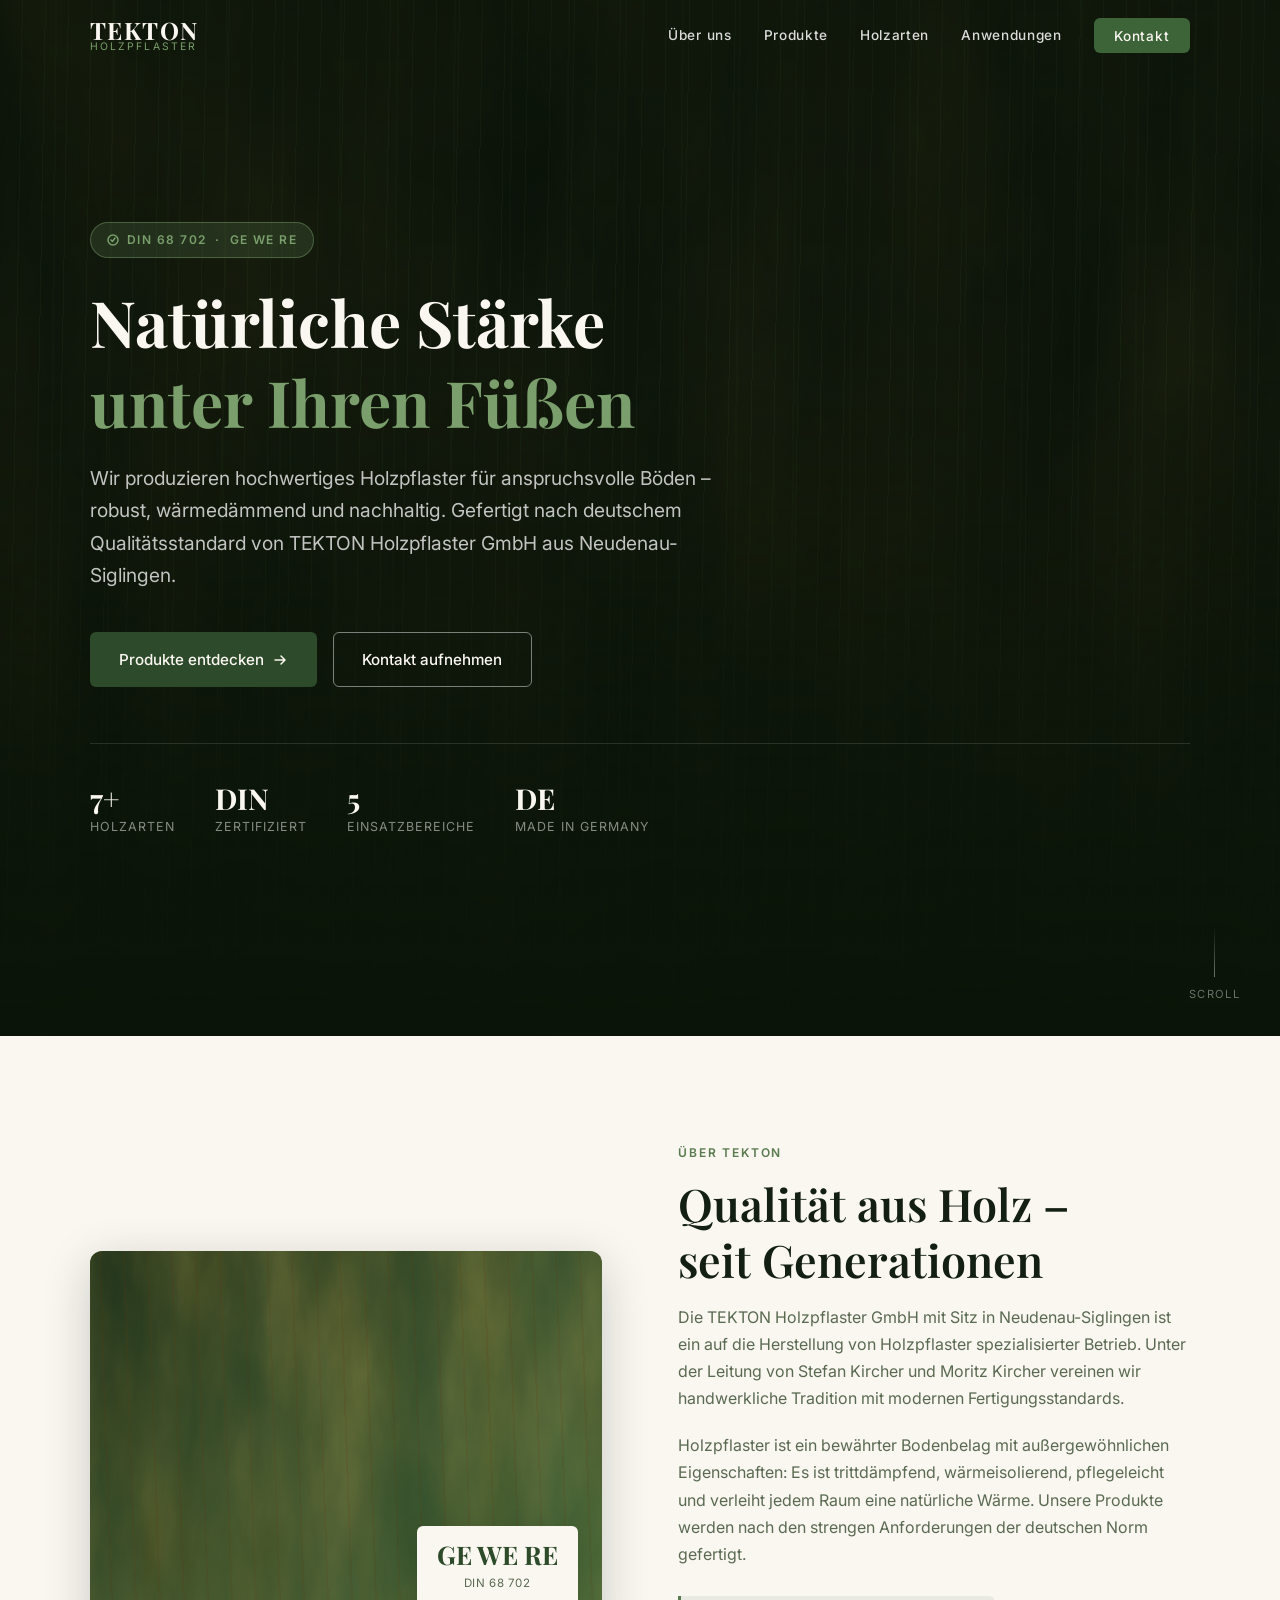
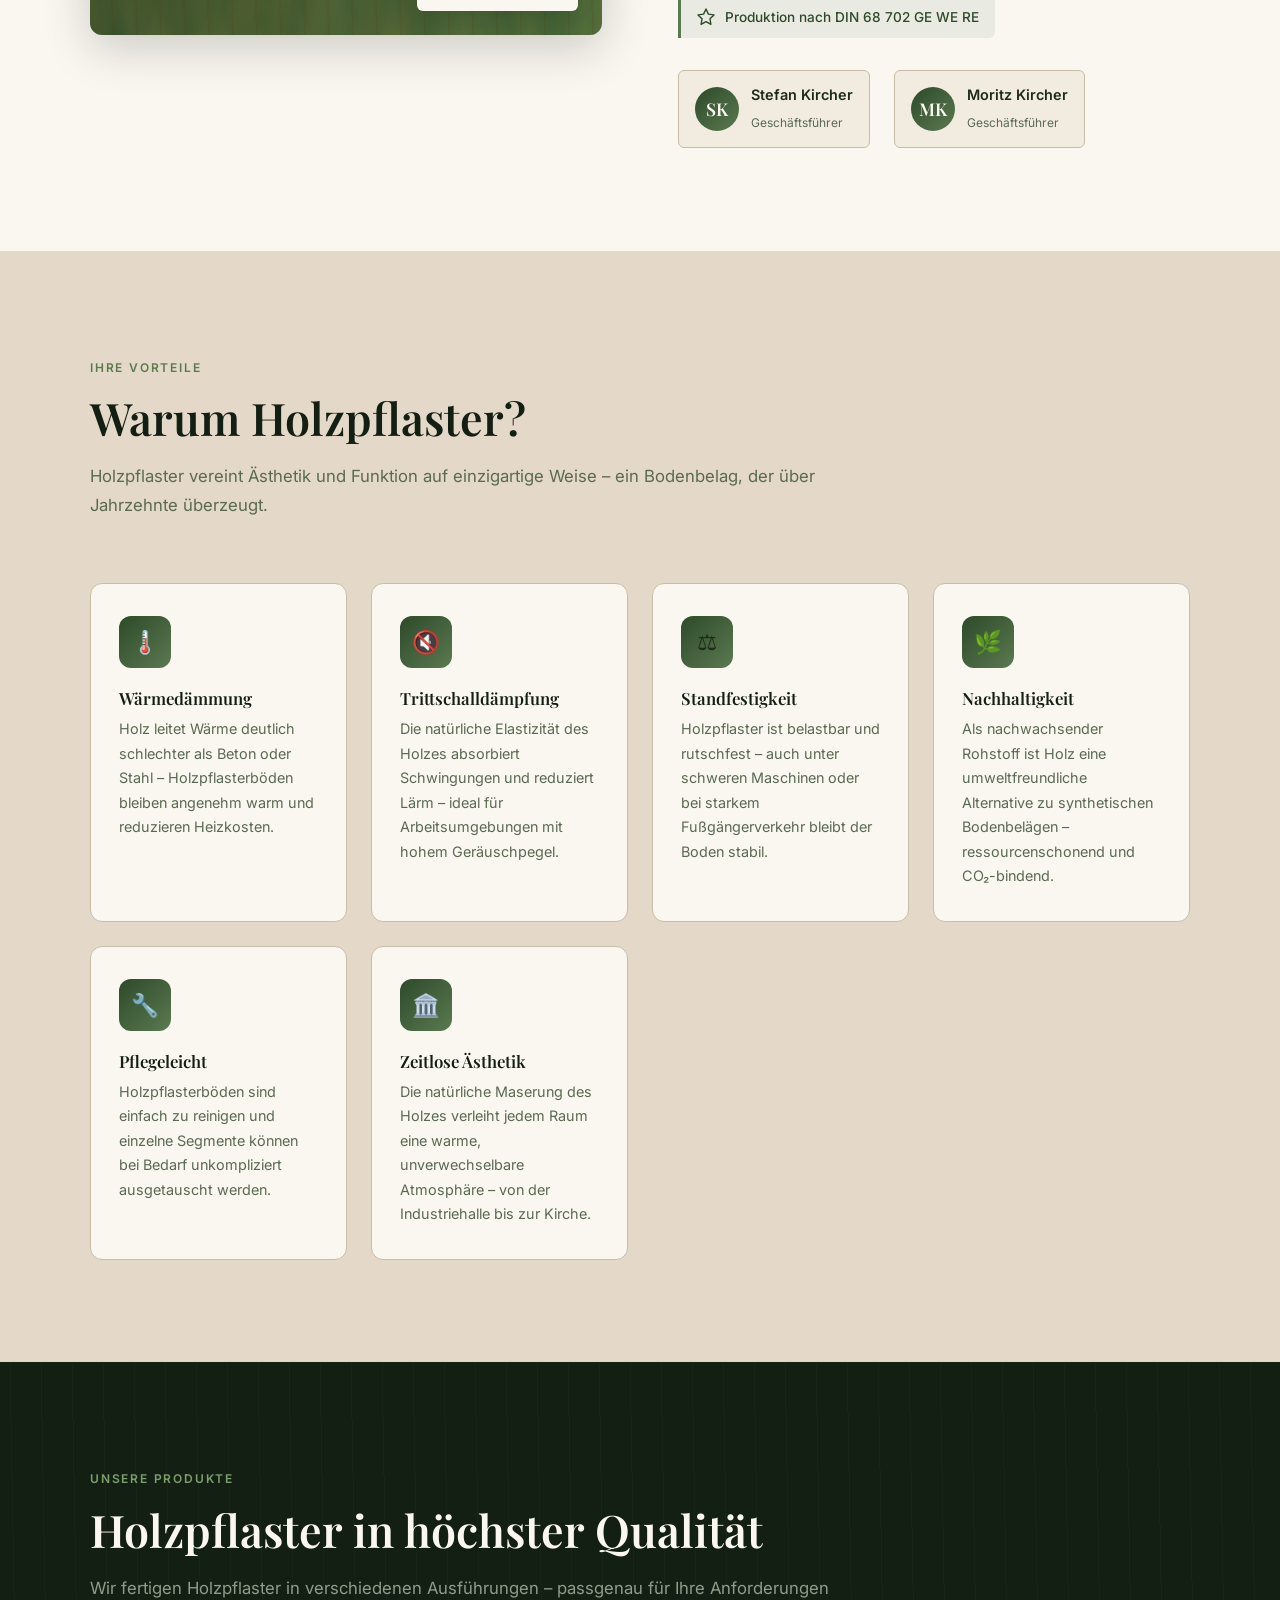
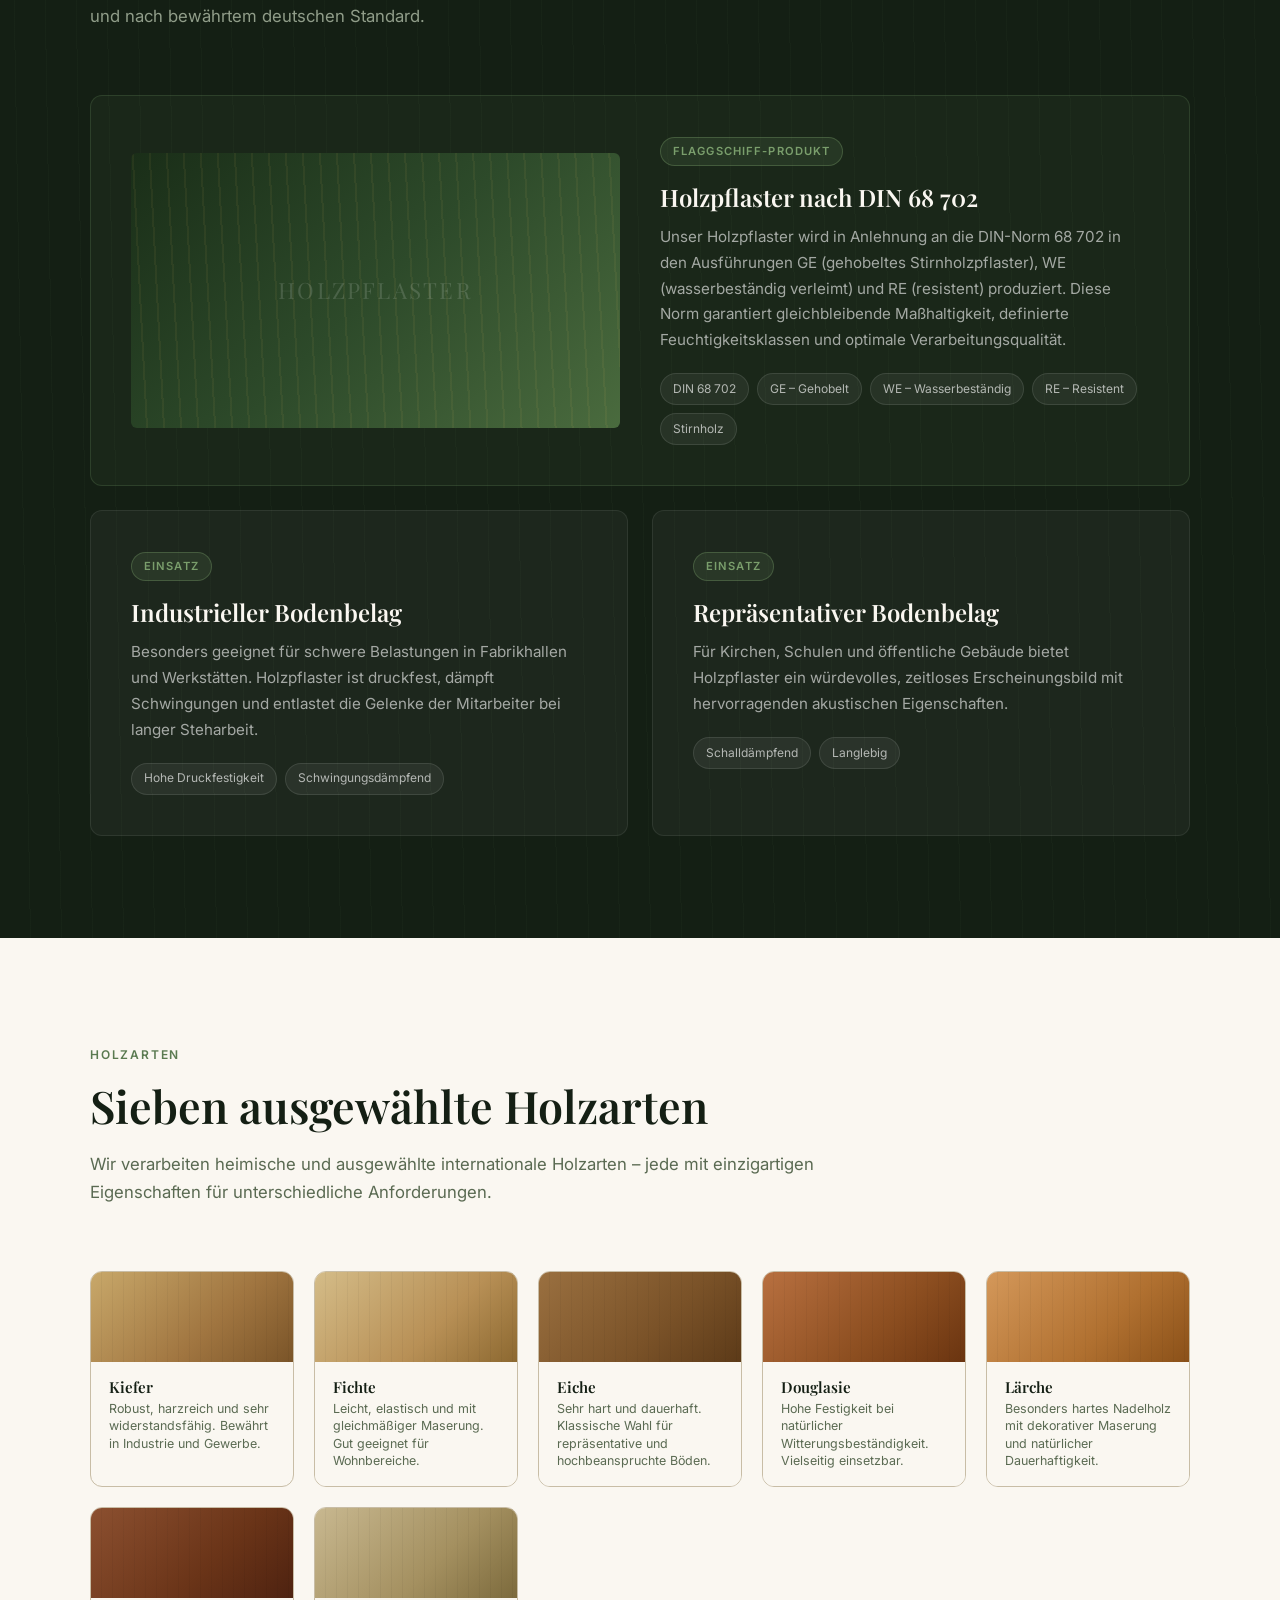
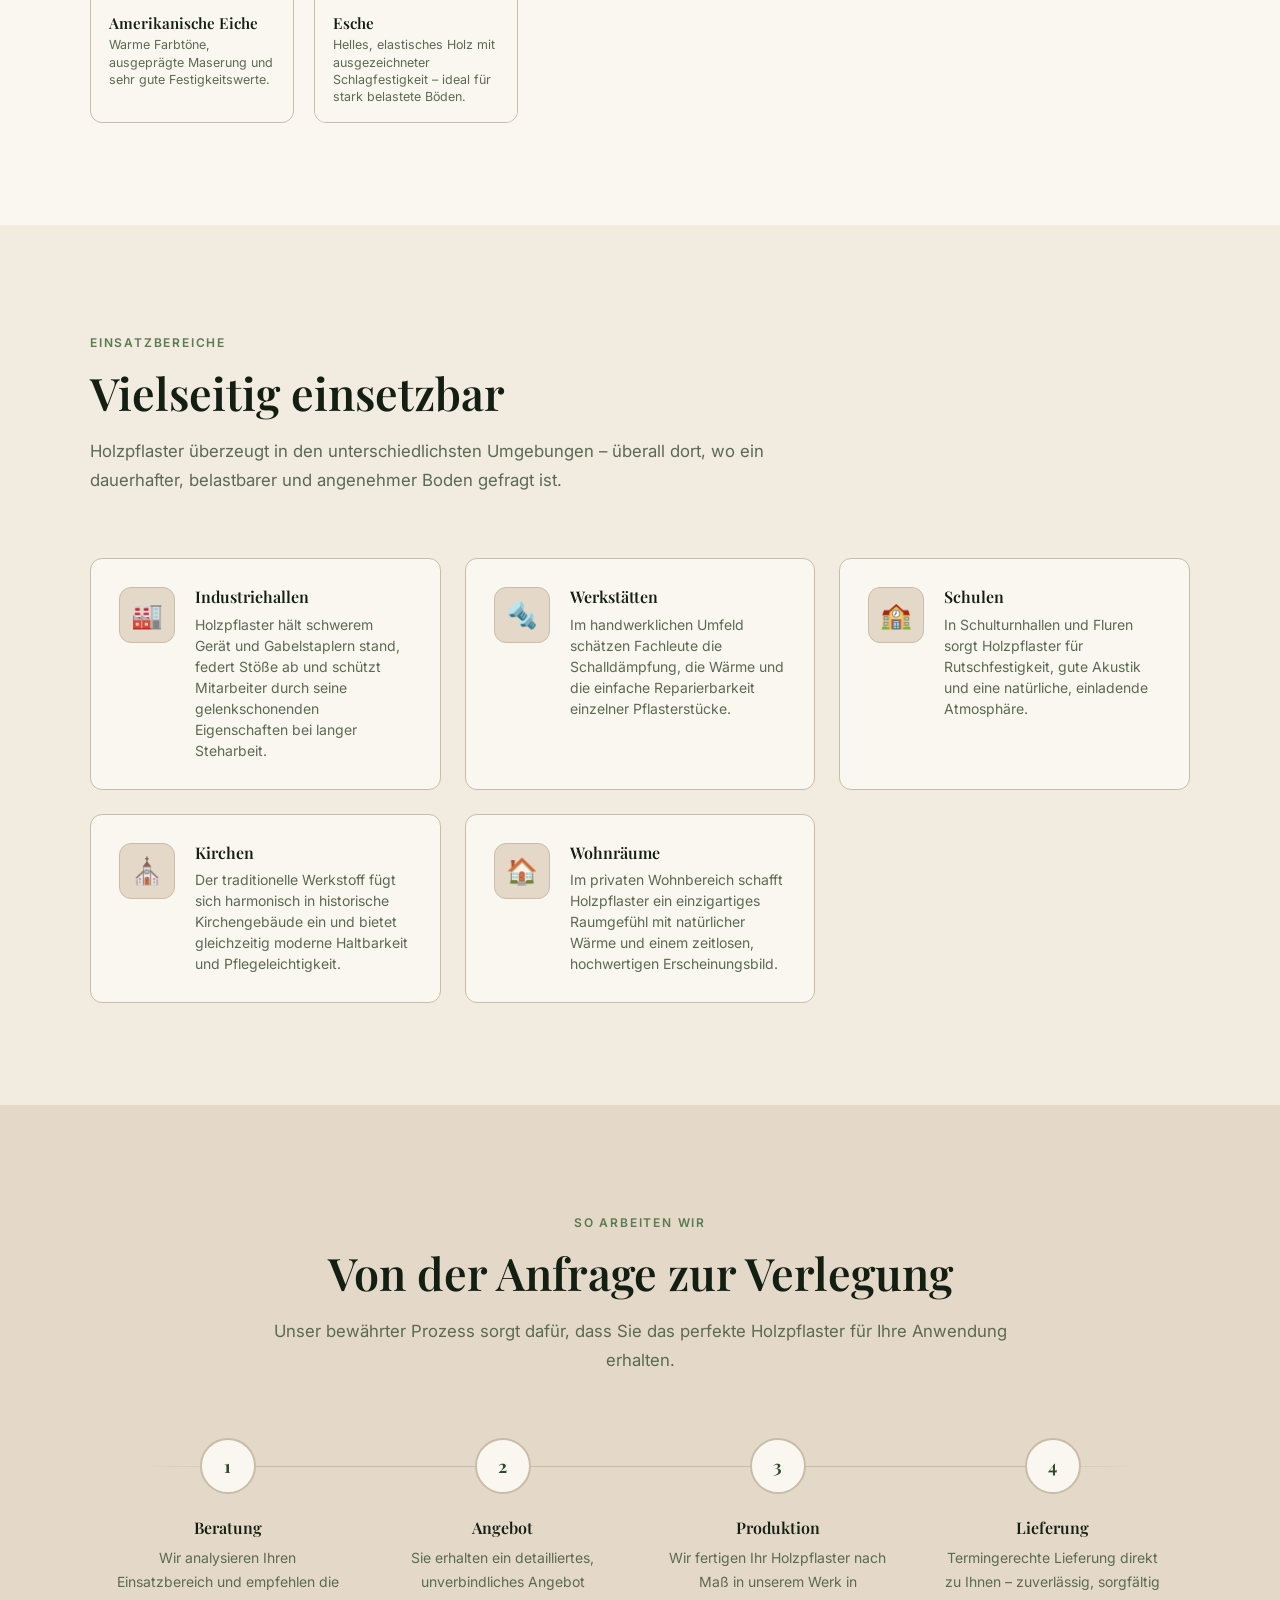
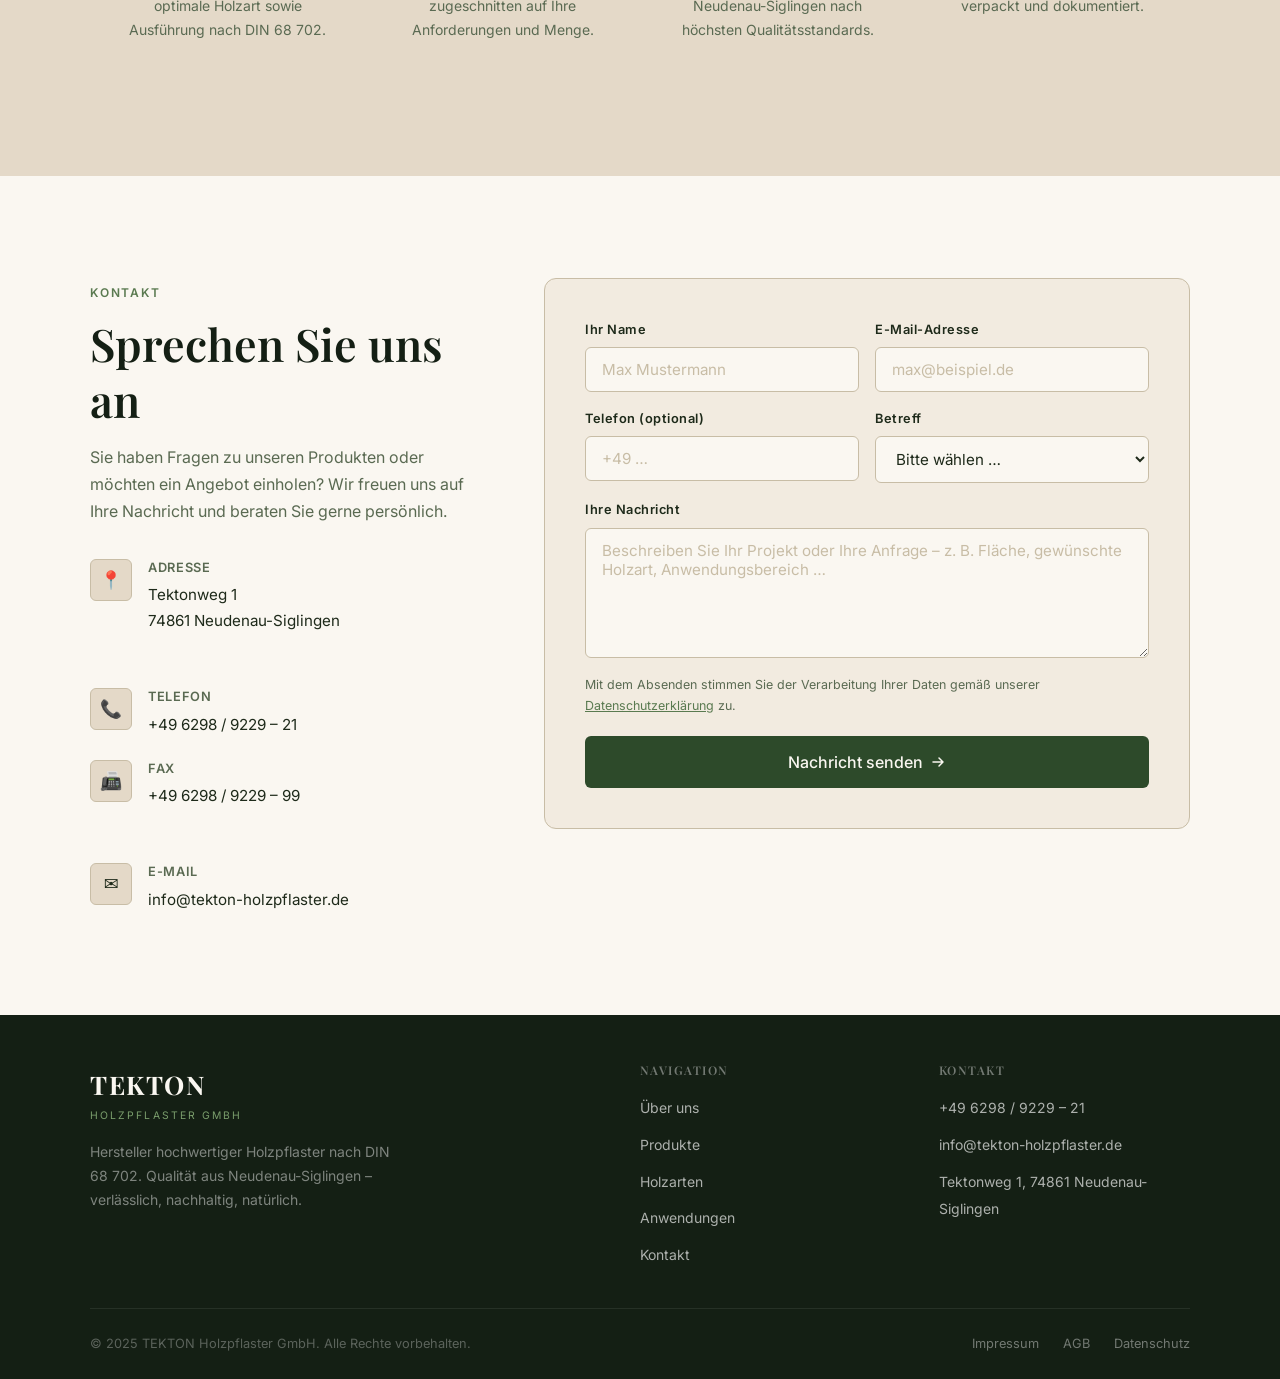
==== index.html @ 381239fa "Initial commit: Tekton homepage Co-Authored-By: Claude Sonnet 4.6 <noreply@anthropic.com>" ====
<!DOCTYPE html>
<html lang="de">
<head>
  <meta charset="UTF-8">
  <meta name="viewport" content="width=device-width, initial-scale=1.0">
  <title>TEKTON Holzpflaster GmbH – Natürliche Qualität aus Holz</title>
  <meta name="description" content="TEKTON Holzpflaster GmbH – Hersteller hochwertiger Holzpflaster nach DIN 68 702. Für Industriehallen, Werkstätten, Schulen, Kirchen und Wohnräume. Standort: Neudenau-Siglingen.">
  <link rel="preconnect" href="https://fonts.googleapis.com">
  <link rel="preconnect" href="https://fonts.gstatic.com" crossorigin>
  <link href="https://fonts.googleapis.com/css2?family=Playfair+Display:wght@400;600;700&family=Inter:wght@300;400;500;600&display=swap" rel="stylesheet">
  <link rel="stylesheet" href="assets/css/style.css">
</head>
<body>

  <!-- ================================================
       NAVIGATION
       ================================================ -->
  <nav class="site-nav" role="navigation" aria-label="Hauptnavigation">
    <div class="container">
      <div class="nav-inner">
        <a href="#" class="nav-logo" aria-label="TEKTON Holzpflaster – Startseite">
          <span class="logo-name">TEKTON</span>
          <span class="logo-sub">Holzpflaster</span>
        </a>

        <ul class="nav-links" role="list">
          <li><a href="#ueber-uns">Über uns</a></li>
          <li><a href="#produkte">Produkte</a></li>
          <li><a href="#holzarten">Holzarten</a></li>
          <li><a href="#anwendungen">Anwendungen</a></li>
          <li><a href="#kontakt" class="nav-cta">Kontakt</a></li>
        </ul>

        <button class="nav-burger" aria-label="Menü öffnen" aria-expanded="false">
          <span></span><span></span><span></span>
        </button>
      </div>

      <nav class="nav-mobile" aria-label="Mobile Navigation">
        <a href="#ueber-uns">Über uns</a>
        <a href="#produkte">Produkte</a>
        <a href="#holzarten">Holzarten</a>
        <a href="#anwendungen">Anwendungen</a>
        <a href="#kontakt">Kontakt aufnehmen</a>
      </nav>
    </div>
  </nav>

  <!-- ================================================
       HERO
       ================================================ -->
  <section class="hero" aria-labelledby="hero-headline">
    <div class="hero-bg">
      <video class="hero-video" autoplay muted playsinline loop aria-hidden="true">
        <source src="assets/vid/hero-bg.mp4" type="video/mp4">
      </video>
      <div class="hero-lines"></div>
    </div>

    <div class="container">
      <div class="hero-content">
        <div class="hero-badge">
          <svg width="12" height="12" viewBox="0 0 12 12" fill="none" aria-hidden="true">
            <circle cx="6" cy="6" r="5" stroke="currentColor" stroke-width="1.5"/>
            <path d="M4 6l1.5 1.5L8 4" stroke="currentColor" stroke-width="1.5" stroke-linecap="round" stroke-linejoin="round"/>
          </svg>
          DIN 68 702 &nbsp;·&nbsp; GE WE RE
        </div>

        <h1 id="hero-headline">
          Natürliche Stärke<br>
          <em>unter Ihren Füßen</em>
        </h1>

        <p class="hero-lead">
          Wir produzieren hochwertiges Holzpflaster für anspruchsvolle Böden – robust, wärmedämmend und nachhaltig. Gefertigt nach deutschem Qualitätsstandard von TEKTON Holzpflaster GmbH aus Neudenau-Siglingen.
        </p>

        <div class="hero-actions">
          <a href="#produkte" class="btn btn-primary">
            Produkte entdecken
            <svg width="16" height="16" viewBox="0 0 16 16" fill="none" aria-hidden="true">
              <path d="M3 8h10M9 4l4 4-4 4" stroke="currentColor" stroke-width="1.5" stroke-linecap="round" stroke-linejoin="round"/>
            </svg>
          </a>
          <a href="#kontakt" class="btn btn-outline">Kontakt aufnehmen</a>
        </div>

        <div class="hero-stats">
          <div>
            <div class="hero-stat-value">7+</div>
            <div class="hero-stat-label">Holzarten</div>
          </div>
          <div>
            <div class="hero-stat-value">DIN</div>
            <div class="hero-stat-label">Zertifiziert</div>
          </div>
          <div>
            <div class="hero-stat-value">5</div>
            <div class="hero-stat-label">Einsatzbereiche</div>
          </div>
          <div>
            <div class="hero-stat-value">DE</div>
            <div class="hero-stat-label">Made in Germany</div>
          </div>
        </div>
      </div>
    </div>

    <div class="hero-scroll" aria-hidden="true">
      <div class="scroll-line"></div>
      <span>Scroll</span>
    </div>
  </section>

  <!-- ================================================
       ÜBER UNS
       ================================================ -->
  <section class="about" id="ueber-uns" aria-labelledby="about-heading">
    <div class="container">
      <div class="about-grid">
        <div class="about-image fade-up">
          <div class="about-image-inner"></div>
          <div class="about-image-overlay"></div>
          <div class="about-badge">
            <strong>GE WE RE</strong>
            <span>DIN 68 702</span>
          </div>
        </div>

        <div class="about-content">
          <span class="section-label">Über TEKTON</span>
          <h2 id="about-heading" class="fade-up">Qualität aus Holz –<br>seit Generationen</h2>

          <p class="fade-up">
            Die TEKTON Holzpflaster GmbH mit Sitz in Neudenau-Siglingen ist ein auf die Herstellung von Holzpflaster spezialisierter Betrieb. Unter der Leitung von Stefan Kircher und Moritz Kircher vereinen wir handwerkliche Tradition mit modernen Fertigungsstandards.
          </p>

          <p class="fade-up">
            Holzpflaster ist ein bewährter Bodenbelag mit außergewöhnlichen Eigenschaften: Es ist trittdämpfend, wärmeisolierend, pflegeleicht und verleiht jedem Raum eine natürliche Wärme. Unsere Produkte werden nach den strengen Anforderungen der deutschen Norm gefertigt.
          </p>

          <div class="about-din fade-up">
            <svg width="18" height="18" viewBox="0 0 18 18" fill="none" aria-hidden="true">
              <path d="M9 1l2.4 5.1 5.6.8-4 3.9.9 5.6L9 13.7l-4.9 2.7.9-5.6L1 6.9l5.6-.8z" stroke="currentColor" stroke-width="1.4" stroke-linejoin="round"/>
            </svg>
            Produktion nach DIN 68 702 GE WE RE
          </div>

          <div class="about-directors fade-up">
            <div class="director-card">
              <div class="director-avatar">SK</div>
              <div class="director-info">
                <strong>Stefan Kircher</strong>
                <span>Geschäftsführer</span>
              </div>
            </div>
            <div class="director-card">
              <div class="director-avatar">MK</div>
              <div class="director-info">
                <strong>Moritz Kircher</strong>
                <span>Geschäftsführer</span>
              </div>
            </div>
          </div>
        </div>
      </div>
    </div>
  </section>

  <!-- ================================================
       VORTEILE
       ================================================ -->
  <section class="benefits" id="vorteile" aria-labelledby="benefits-heading">
    <div class="container">
      <div class="section-header">
        <span class="section-label">Ihre Vorteile</span>
        <h2 id="benefits-heading" class="fade-up">Warum Holzpflaster?</h2>
        <p class="fade-up">Holzpflaster vereint Ästhetik und Funktion auf einzigartige Weise – ein Bodenbelag, der über Jahrzehnte überzeugt.</p>
      </div>

      <div class="benefits-grid stagger">
        <div class="benefit-card fade-up">
          <div class="benefit-icon" aria-hidden="true">🌡️</div>
          <h3>Wärmedämmung</h3>
          <p>Holz leitet Wärme deutlich schlechter als Beton oder Stahl – Holzpflasterböden bleiben angenehm warm und reduzieren Heizkosten.</p>
        </div>

        <div class="benefit-card fade-up">
          <div class="benefit-icon" aria-hidden="true">🔇</div>
          <h3>Trittschalldämpfung</h3>
          <p>Die natürliche Elastizität des Holzes absorbiert Schwingungen und reduziert Lärm – ideal für Arbeitsumgebungen mit hohem Geräuschpegel.</p>
        </div>

        <div class="benefit-card fade-up">
          <div class="benefit-icon" aria-hidden="true">⚖️</div>
          <h3>Standfestigkeit</h3>
          <p>Holzpflaster ist belastbar und rutschfest – auch unter schweren Maschinen oder bei starkem Fußgängerverkehr bleibt der Boden stabil.</p>
        </div>

        <div class="benefit-card fade-up">
          <div class="benefit-icon" aria-hidden="true">🌿</div>
          <h3>Nachhaltigkeit</h3>
          <p>Als nachwachsender Rohstoff ist Holz eine umweltfreundliche Alternative zu synthetischen Bodenbelägen – ressourcenschonend und CO₂-bindend.</p>
        </div>

        <div class="benefit-card fade-up">
          <div class="benefit-icon" aria-hidden="true">🔧</div>
          <h3>Pflegeleicht</h3>
          <p>Holzpflasterböden sind einfach zu reinigen und einzelne Segmente können bei Bedarf unkompliziert ausgetauscht werden.</p>
        </div>

        <div class="benefit-card fade-up">
          <div class="benefit-icon" aria-hidden="true">🏛️</div>
          <h3>Zeitlose Ästhetik</h3>
          <p>Die natürliche Maserung des Holzes verleiht jedem Raum eine warme, unverwechselbare Atmosphäre – von der Industriehalle bis zur Kirche.</p>
        </div>
      </div>
    </div>
  </section>

  <!-- ================================================
       PRODUKTE
       ================================================ -->
  <section class="products" id="produkte" aria-labelledby="products-heading">
    <div class="container">
      <div class="section-header">
        <span class="section-label">Unsere Produkte</span>
        <h2 id="products-heading" class="fade-up">Holzpflaster in höchster Qualität</h2>
        <p class="fade-up">Wir fertigen Holzpflaster in verschiedenen Ausführungen – passgenau für Ihre Anforderungen und nach bewährtem deutschen Standard.</p>
      </div>

      <div class="products-grid">
        <div class="product-card featured fade-up">
          <div class="product-visual"></div>
          <div>
            <div class="product-tag">Flaggschiff-Produkt</div>
            <h3>Holzpflaster nach DIN 68 702</h3>
            <p>
              Unser Holzpflaster wird in Anlehnung an die DIN-Norm 68 702 in den Ausführungen GE (gehobeltes Stirnholzpflaster), WE (wasserbeständig verleimt) und RE (resistent) produziert. Diese Norm garantiert gleichbleibende Maß­haltigkeit, definierte Feuchtigkeitsklassen und optimale Verarbeitungsqualität.
            </p>
            <div class="product-specs">
              <span class="spec-tag">DIN 68 702</span>
              <span class="spec-tag">GE – Gehobelt</span>
              <span class="spec-tag">WE – Wasserbeständig</span>
              <span class="spec-tag">RE – Resistent</span>
              <span class="spec-tag">Stirnholz</span>
            </div>
          </div>
        </div>

        <div class="product-card fade-up">
          <div class="product-tag">Einsatz</div>
          <h3>Industrieller Bodenbelag</h3>
          <p>Besonders geeignet für schwere Belastungen in Fabrikhallen und Werkstätten. Holzpflaster ist druckfest, dämpft Schwingungen und entlastet die Gelenke der Mitarbeiter bei langer Steharbeit.</p>
          <div class="product-specs">
            <span class="spec-tag">Hohe Druckfestigkeit</span>
            <span class="spec-tag">Schwingungsdämpfend</span>
          </div>
        </div>

        <div class="product-card fade-up">
          <div class="product-tag">Einsatz</div>
          <h3>Repräsentativer Bodenbelag</h3>
          <p>Für Kirchen, Schulen und öffentliche Gebäude bietet Holzpflaster ein würdevolles, zeitloses Erscheinungsbild mit hervorragenden akustischen Eigenschaften.</p>
          <div class="product-specs">
            <span class="spec-tag">Schalldämpfend</span>
            <span class="spec-tag">Langlebig</span>
          </div>
        </div>
      </div>
    </div>
  </section>

  <!-- ================================================
       HOLZARTEN
       ================================================ -->
  <section class="wood-types" id="holzarten" aria-labelledby="wood-heading">
    <div class="container">
      <div class="section-header">
        <span class="section-label">Holzarten</span>
        <h2 id="wood-heading" class="fade-up">Sieben ausgewählte Holzarten</h2>
        <p class="fade-up">Wir verarbeiten heimische und ausgewählte internationale Holzarten – jede mit einzigartigen Eigenschaften für unterschiedliche Anforderungen.</p>
      </div>

      <div class="wood-grid stagger">
        <div class="wood-card fade-up">
          <div class="wood-swatch wood-kiefer"></div>
          <div class="wood-info">
            <h4>Kiefer</h4>
            <p>Robust, harzreich und sehr widerstandsfähig. Bewährt in Industrie und Gewerbe.</p>
          </div>
        </div>

        <div class="wood-card fade-up">
          <div class="wood-swatch wood-fichte"></div>
          <div class="wood-info">
            <h4>Fichte</h4>
            <p>Leicht, elastisch und mit gleichmäßiger Maserung. Gut geeignet für Wohnbereiche.</p>
          </div>
        </div>

        <div class="wood-card fade-up">
          <div class="wood-swatch wood-eiche"></div>
          <div class="wood-info">
            <h4>Eiche</h4>
            <p>Sehr hart und dauerhaft. Klassische Wahl für repräsentative und hochbeanspruchte Böden.</p>
          </div>
        </div>

        <div class="wood-card fade-up">
          <div class="wood-swatch wood-douglasie"></div>
          <div class="wood-info">
            <h4>Douglasie</h4>
            <p>Hohe Festigkeit bei natürlicher Witterungsbeständigkeit. Vielseitig einsetzbar.</p>
          </div>
        </div>

        <div class="wood-card fade-up">
          <div class="wood-swatch wood-laerche"></div>
          <div class="wood-info">
            <h4>Lärche</h4>
            <p>Besonders hartes Nadelholz mit dekorativer Maserung und natürlicher Dauerhaftigkeit.</p>
          </div>
        </div>

        <div class="wood-card fade-up">
          <div class="wood-swatch wood-roteiche"></div>
          <div class="wood-info">
            <h4>Amerikanische Eiche</h4>
            <p>Warme Farbtöne, ausgeprägte Maserung und sehr gute Festigkeitswerte.</p>
          </div>
        </div>

        <div class="wood-card fade-up">
          <div class="wood-swatch wood-esche"></div>
          <div class="wood-info">
            <h4>Esche</h4>
            <p>Helles, elastisches Holz mit ausgezeichneter Schlagfestigkeit – ideal für stark belastete Böden.</p>
          </div>
        </div>
      </div>
    </div>
  </section>

  <!-- ================================================
       ANWENDUNGEN
       ================================================ -->
  <section class="applications" id="anwendungen" aria-labelledby="app-heading">
    <div class="container">
      <div class="section-header">
        <span class="section-label">Einsatzbereiche</span>
        <h2 id="app-heading" class="fade-up">Vielseitig einsetzbar</h2>
        <p class="fade-up">Holzpflaster überzeugt in den unterschiedlichsten Umgebungen – überall dort, wo ein dauerhafter, belastbarer und angenehmer Boden gefragt ist.</p>
      </div>

      <div class="app-grid stagger">
        <div class="app-card fade-up">
          <div class="app-icon" aria-hidden="true">🏭</div>
          <div>
            <h3>Industriehallen</h3>
            <p>Holzpflaster hält schwerem Gerät und Gabelstaplern stand, federt Stöße ab und schützt Mitarbeiter durch seine gelenkschonenden Eigenschaften bei langer Steharbeit.</p>
          </div>
        </div>

        <div class="app-card fade-up">
          <div class="app-icon" aria-hidden="true">🔩</div>
          <div>
            <h3>Werkstätten</h3>
            <p>Im handwerklichen Umfeld schätzen Fachleute die Schalldämpfung, die Wärme und die einfache Reparierbarkeit einzelner Pflasterstücke.</p>
          </div>
        </div>

        <div class="app-card fade-up">
          <div class="app-icon" aria-hidden="true">🏫</div>
          <div>
            <h3>Schulen</h3>
            <p>In Schulturnhallen und Fluren sorgt Holzpflaster für Rutschfestigkeit, gute Akustik und eine natürliche, einladende Atmosphäre.</p>
          </div>
        </div>

        <div class="app-card fade-up">
          <div class="app-icon" aria-hidden="true">⛪</div>
          <div>
            <h3>Kirchen</h3>
            <p>Der traditionelle Werkstoff fügt sich harmonisch in historische Kirchengebäude ein und bietet gleichzeitig moderne Haltbarkeit und Pflegeleichtigkeit.</p>
          </div>
        </div>

        <div class="app-card fade-up">
          <div class="app-icon" aria-hidden="true">🏠</div>
          <div>
            <h3>Wohnräume</h3>
            <p>Im privaten Wohnbereich schafft Holzpflaster ein einzigartiges Raumgefühl mit natürlicher Wärme und einem zeitlosen, hochwertigen Erscheinungsbild.</p>
          </div>
        </div>
      </div>
    </div>
  </section>

  <!-- ================================================
       PROZESS
       ================================================ -->
  <section class="process" aria-labelledby="process-heading">
    <div class="container">
      <div class="section-header" style="text-align:center">
        <span class="section-label">So arbeiten wir</span>
        <h2 id="process-heading" class="fade-up">Von der Anfrage zur Verlegung</h2>
        <p class="fade-up" style="margin-inline:auto">Unser bewährter Prozess sorgt dafür, dass Sie das perfekte Holzpflaster für Ihre Anwendung erhalten.</p>
      </div>

      <div class="process-steps stagger">
        <div class="process-step fade-up">
          <div class="step-number">1</div>
          <h3>Beratung</h3>
          <p>Wir analysieren Ihren Einsatzbereich und empfehlen die optimale Holzart sowie Ausführung nach DIN 68 702.</p>
        </div>
        <div class="process-step fade-up">
          <div class="step-number">2</div>
          <h3>Angebot</h3>
          <p>Sie erhalten ein detailliertes, unverbindliches Angebot zugeschnitten auf Ihre Anforderungen und Menge.</p>
        </div>
        <div class="process-step fade-up">
          <div class="step-number">3</div>
          <h3>Produktion</h3>
          <p>Wir fertigen Ihr Holzpflaster nach Maß in unserem Werk in Neudenau-Siglingen nach höchsten Qualitätsstandards.</p>
        </div>
        <div class="process-step fade-up">
          <div class="step-number">4</div>
          <h3>Lieferung</h3>
          <p>Termingerechte Lieferung direkt zu Ihnen – zuverlässig, sorgfältig verpackt und dokumentiert.</p>
        </div>
      </div>
    </div>
  </section>

  <!-- ================================================
       KONTAKT
       ================================================ -->
  <section class="contact" id="kontakt" aria-labelledby="contact-heading">
    <div class="container">
      <div class="contact-grid">
        <div class="contact-info">
          <span class="section-label">Kontakt</span>
          <h2 id="contact-heading" class="fade-up">Sprechen Sie uns an</h2>
          <p class="fade-up">
            Sie haben Fragen zu unseren Produkten oder möchten ein Angebot einholen? Wir freuen uns auf Ihre Nachricht und beraten Sie gerne persönlich.
          </p>

          <div class="contact-details fade-up">
            <div class="contact-detail">
              <div class="contact-detail-icon" aria-hidden="true">📍</div>
              <div>
                <strong>Adresse</strong>
                <p>Tektonweg 1<br>74861 Neudenau-Siglingen</p>
              </div>
            </div>

            <div class="contact-detail">
              <div class="contact-detail-icon" aria-hidden="true">📞</div>
              <div>
                <strong>Telefon</strong>
                <a href="tel:+496298922921">+49 6298 / 9229 – 21</a>
              </div>
            </div>

            <div class="contact-detail">
              <div class="contact-detail-icon" aria-hidden="true">📠</div>
              <div>
                <strong>Fax</strong>
                <p>+49 6298 / 9229 – 99</p>
              </div>
            </div>

            <div class="contact-detail">
              <div class="contact-detail-icon" aria-hidden="true">✉️</div>
              <div>
                <strong>E-Mail</strong>
                <a href="mailto:info@tekton-holzpflaster.de">info@tekton-holzpflaster.de</a>
              </div>
            </div>
          </div>
        </div>

        <div class="contact-form fade-up">
          <form novalidate>
            <div class="form-grid">
              <div class="form-group">
                <label for="name">Ihr Name</label>
                <input type="text" id="name" name="name" placeholder="Max Mustermann" required autocomplete="name">
              </div>
              <div class="form-group">
                <label for="email">E-Mail-Adresse</label>
                <input type="email" id="email" name="email" placeholder="max@beispiel.de" required autocomplete="email">
              </div>
              <div class="form-group">
                <label for="phone">Telefon (optional)</label>
                <input type="tel" id="phone" name="phone" placeholder="+49 …" autocomplete="tel">
              </div>
              <div class="form-group">
                <label for="subject">Betreff</label>
                <select id="subject" name="subject">
                  <option value="">Bitte wählen …</option>
                  <option value="angebot">Angebotsanfrage</option>
                  <option value="beratung">Produktberatung</option>
                  <option value="lieferung">Lieferung & Logistik</option>
                  <option value="sonstiges">Sonstiges</option>
                </select>
              </div>
              <div class="form-group full">
                <label for="message">Ihre Nachricht</label>
                <textarea id="message" name="message" placeholder="Beschreiben Sie Ihr Projekt oder Ihre Anfrage – z. B. Fläche, gewünschte Holzart, Anwendungsbereich …" required></textarea>
              </div>
            </div>

            <p class="form-privacy">
              Mit dem Absenden stimmen Sie der Verarbeitung Ihrer Daten gemäß unserer <a href="datenschutz.html">Datenschutzerklärung</a> zu.
            </p>

            <button type="submit" class="btn btn-dark form-submit">
              Nachricht senden
              <svg width="16" height="16" viewBox="0 0 16 16" fill="none" aria-hidden="true">
                <path d="M2 8l10 0M8 4l4 4-4 4" stroke="currentColor" stroke-width="1.5" stroke-linecap="round" stroke-linejoin="round"/>
              </svg>
            </button>
          </form>
        </div>
      </div>
    </div>
  </section>

  <!-- ================================================
       FOOTER
       ================================================ -->
  <footer class="site-footer" role="contentinfo">
    <div class="container">
      <div class="footer-grid">
        <div class="footer-brand">
          <div class="logo-name">TEKTON</div>
          <div class="logo-sub">Holzpflaster GmbH</div>
          <p>Hersteller hochwertiger Holzpflaster nach DIN 68 702. Qualität aus Neudenau-Siglingen – verlässlich, nachhaltig, natürlich.</p>
        </div>

        <div class="footer-col">
          <h4>Navigation</h4>
          <ul>
            <li><a href="#ueber-uns">Über uns</a></li>
            <li><a href="#produkte">Produkte</a></li>
            <li><a href="#holzarten">Holzarten</a></li>
            <li><a href="#anwendungen">Anwendungen</a></li>
            <li><a href="#kontakt">Kontakt</a></li>
          </ul>
        </div>

        <div class="footer-col">
          <h4>Kontakt</h4>
          <ul>
            <li><a href="tel:+496298922921">+49 6298 / 9229 – 21</a></li>
            <li><a href="mailto:info@tekton-holzpflaster.de">info@tekton-holzpflaster.de</a></li>
            <li><a href="https://maps.google.com/?q=Tektonweg+1,+74861+Neudenau" target="_blank" rel="noopener">Tektonweg 1, 74861 Neudenau-Siglingen</a></li>
          </ul>
        </div>
      </div>

      <div class="footer-bottom">
        <p>&copy; 2025 TEKTON Holzpflaster GmbH. Alle Rechte vorbehalten.</p>
        <nav class="footer-legal" aria-label="Rechtliche Links">
          <a href="impressum.html">Impressum</a>
          <a href="agb.html">AGB</a>
          <a href="datenschutz.html">Datenschutz</a>
        </nav>
      </div>
    </div>
  </footer>

  <script src="assets/js/main.js"></script>
</body>
</html>
---- assets/css/style.css ----
/* =====================================================
   TEKTON Holzpflaster GmbH – Main Stylesheet
   ===================================================== */

/* --- Custom Properties --- */
:root {
  /* Naturtöne: Sand, Erde, Holz, Wald */
  --c-bg:          #f2ebe0;   /* heller Sandboden     */
  --c-bg-alt:      #e4d9c8;   /* trockenes Laub        */
  --c-dark:        #141f14;   /* Waldnacht             */
  --c-primary:     #2d4a2a;   /* tiefes Waldgrün       */
  --c-primary-lt:  #3d6338;   /* Moosgrün              */
  --c-accent:      #6b4f1e;   /* Eichenrinde           */
  --c-accent-lt:   #8a6a2e;   /* helle Rinde / Honig   */
  --c-fern:        #5a7a50;   /* Farngrün              */
  --c-fern-lt:     #7a9e6c;   /* lichtes Farngrün      */
  --c-text:        #1e2a1a;   /* dunkelgrünes Schwarz  */
  --c-text-muted:  #5a6a52;   /* verblasstes Moosgrün  */
  --c-white:       #faf7f1;   /* warmes Birkenholz-Weiß*/
  --c-border:      #c8bda6;   /* trockene Erde         */
  --c-nav-bg:      rgba(20, 31, 20, 0.97); /* Waldnacht */

  --font-display:  'Playfair Display', Georgia, serif;
  --font-body:     'Inter', system-ui, sans-serif;

  --radius:        6px;
  --radius-lg:     12px;
  --shadow-sm:     0 2px 8px rgba(10,20,8,0.08);
  --shadow-md:     0 6px 24px rgba(10,20,8,0.13);
  --shadow-lg:     0 12px 48px rgba(10,20,8,0.20);

  --transition:    250ms ease;
  --max-w:         1180px;
}

/* --- Reset & Base --- */
*, *::before, *::after { box-sizing: border-box; margin: 0; padding: 0; }

html {
  scroll-behavior: smooth;
  font-size: 16px;
}

body {
  font-family: var(--font-body);
  background: var(--c-bg);
  color: var(--c-text);
  line-height: 1.7;
  -webkit-font-smoothing: antialiased;
}

img { display: block; max-width: 100%; height: auto; }
a { color: inherit; text-decoration: none; }
ul, ol { list-style: none; }

/* --- Typography --- */
h1, h2, h3, h4 {
  font-family: var(--font-display);
  line-height: 1.25;
  color: var(--c-dark);
}

h1 { font-size: clamp(2.2rem, 5vw, 4rem); font-weight: 700; }
h2 { font-size: clamp(1.7rem, 3.5vw, 2.8rem); font-weight: 600; }
h3 { font-size: clamp(1.2rem, 2vw, 1.5rem); font-weight: 600; }
h4 { font-size: 1.05rem; font-weight: 600; }

p { color: var(--c-text-muted); max-width: 68ch; }

/* --- Layout --- */
.container {
  width: 100%;
  max-width: var(--max-w);
  margin-inline: auto;
  padding-inline: clamp(1rem, 5vw, 2.5rem);
}

section { padding-block: clamp(4rem, 8vw, 7rem); }

.section-label {
  display: inline-block;
  font-size: 0.75rem;
  font-weight: 600;
  letter-spacing: 0.15em;
  text-transform: uppercase;
  color: var(--c-fern);
  margin-bottom: 0.75rem;
}

.section-header {
  margin-bottom: clamp(2.5rem, 5vw, 4rem);
}

.section-header h2 { margin-bottom: 1rem; }
.section-header p  { font-size: 1.05rem; }

/* --- Buttons --- */
.btn {
  display: inline-flex;
  align-items: center;
  gap: 0.5rem;
  padding: 0.85rem 1.8rem;
  border-radius: var(--radius);
  font-family: var(--font-body);
  font-size: 0.95rem;
  font-weight: 500;
  cursor: pointer;
  border: none;
  transition: all var(--transition);
  white-space: nowrap;
}

.btn-primary {
  background: var(--c-primary);
  color: var(--c-white);
}
.btn-primary:hover {
  background: var(--c-primary-lt);
  transform: translateY(-1px);
  box-shadow: var(--shadow-md);
}

.btn-outline {
  background: transparent;
  color: var(--c-white);
  border: 1.5px solid rgba(255,255,255,0.45);
}
.btn-outline:hover {
  background: rgba(255,255,255,0.1);
  border-color: var(--c-white);
}

.btn-dark {
  background: var(--c-primary);
  color: var(--c-white);
}
.btn-dark:hover {
  background: var(--c-primary-lt);
  transform: translateY(-1px);
  box-shadow: var(--shadow-md);
}

/* =====================================================
   NAVIGATION
   ===================================================== */
.site-nav {
  position: fixed;
  top: 0; left: 0; right: 0;
  z-index: 1000;
  padding: 1.1rem 0;
  transition: background var(--transition), box-shadow var(--transition), padding var(--transition);
}

.site-nav.scrolled {
  background: var(--c-nav-bg);
  box-shadow: 0 2px 24px rgba(0,0,0,0.3);
  padding: 0.7rem 0;
}

.nav-inner {
  display: flex;
  align-items: center;
  justify-content: space-between;
}

.nav-logo {
  display: flex;
  flex-direction: column;
  line-height: 1;
}
.nav-logo .logo-name {
  font-family: var(--font-display);
  font-size: 1.5rem;
  font-weight: 700;
  color: var(--c-white);
  letter-spacing: 0.06em;
}
.nav-logo .logo-sub {
  font-size: 0.65rem;
  letter-spacing: 0.2em;
  text-transform: uppercase;
  color: var(--c-fern-lt);
}

.nav-links {
  display: flex;
  align-items: center;
  gap: 2rem;
}

.nav-links a {
  font-size: 0.85rem;
  font-weight: 500;
  letter-spacing: 0.05em;
  color: rgba(255,255,255,0.85);
  transition: color var(--transition);
  position: relative;
}
.nav-links a::after {
  content: '';
  position: absolute;
  bottom: -3px; left: 0; right: 0;
  height: 1.5px;
  background: var(--c-fern-lt);
  transform: scaleX(0);
  transform-origin: left;
  transition: transform var(--transition);
}
.nav-links a:hover { color: var(--c-white); }
.nav-links a:hover::after { transform: scaleX(1); }

.nav-cta {
  padding: 0.6rem 1.3rem;
  background: var(--c-primary-lt);
  color: var(--c-white) !important;
  border-radius: var(--radius);
}
.nav-cta::after { display: none; }
.nav-cta:hover { background: var(--c-fern) !important; }

.nav-burger {
  display: none;
  flex-direction: column;
  gap: 5px;
  cursor: pointer;
  padding: 4px;
}
.nav-burger span {
  display: block;
  width: 24px;
  height: 2px;
  background: var(--c-white);
  border-radius: 2px;
  transition: all var(--transition);
}

.nav-mobile {
  display: none;
  flex-direction: column;
  gap: 0;
  background: var(--c-nav-bg);
  padding: 1rem 0 1.5rem;
  border-top: 1px solid rgba(255,255,255,0.08);
}
.nav-mobile.open { display: flex; }
.nav-mobile a {
  padding: 0.75rem 1.5rem;
  color: rgba(255,255,255,0.85);
  font-size: 0.95rem;
  font-weight: 500;
  transition: color var(--transition), background var(--transition);
}
.nav-mobile a:hover {
  color: var(--c-white);
  background: rgba(255,255,255,0.05);
}

/* =====================================================
   HERO
   ===================================================== */
.hero {
  position: relative;
  min-height: 100svh;
  display: flex;
  flex-direction: column;
  justify-content: flex-end;
  overflow: hidden;
  background: var(--c-dark);
}

/* Forest-floor gradient background */
.hero-bg {
  position: absolute;
  inset: 0;
  background: #0a120a;
  overflow: hidden;
}

.hero-video {
  position: absolute;
  inset: 0;
  width: 100%;
  height: 100%;
  object-fit: cover;
  filter: blur(6px) brightness(0.45) saturate(0.85);
  transform: scale(1.06); /* verhindert weiße Ränder durch blur */
  will-change: transform;
}

/* Baumrinden-Textur-Overlay */
.hero-bg::before {
  content: '';
  position: absolute;
  inset: 0;
  background-image: url("data:image/svg+xml,%3Csvg xmlns='http://www.w3.org/2000/svg' width='800' height='600'%3E%3Cdefs%3E%3Cfilter id='n'%3E%3CfeTurbulence type='fractalNoise' baseFrequency='0.012 0.004' numOctaves='5' seed='7' stitchTiles='stitch'/%3E%3CfeColorMatrix type='matrix' values='0.2 0.3 0 0 0  0.1 0.25 0.05 0 0  0 0.05 0 0 0  0 0 0 0.25 0'/%3E%3C/filter%3E%3C/defs%3E%3Crect width='100%25' height='100%25' filter='url(%23n)'/%3E%3C/svg%3E");
  background-size: cover;
  opacity: 0.55;
}

.hero-bg::after {
  content: '';
  position: absolute;
  inset: 0;
  background: linear-gradient(
    to bottom,
    rgba(10,20,8,0.3)  0%,
    rgba(10,20,8,0.1)  35%,
    rgba(10,20,8,0.7)  75%,
    rgba(10,20,8,0.96) 100%
  );
}

/* Dezente vertikale Waldlicht-Streifen */
.hero-lines {
  position: absolute;
  inset: 0;
  overflow: hidden;
  opacity: 0.045;
}
.hero-lines::before,
.hero-lines::after {
  content: '';
  position: absolute;
  inset: 0;
  background: repeating-linear-gradient(
    91deg,
    transparent 0px,
    transparent 22px,
    rgba(160,220,120,1) 22px,
    rgba(160,220,120,1) 23px
  );
}
.hero-lines::after {
  background: repeating-linear-gradient(
    90.5deg,
    transparent 0px,
    transparent 55px,
    rgba(160,220,120,1) 55px,
    rgba(160,220,120,1) 57px
  );
  opacity: 0.5;
}

.hero-content {
  position: relative;
  z-index: 1;
  padding-bottom: clamp(4rem, 8vw, 6rem);
  padding-top: 120px;
}

.hero-badge {
  display: inline-flex;
  align-items: center;
  gap: 0.5rem;
  padding: 0.4rem 1rem;
  background: rgba(90,122,80,0.25);
  border: 1px solid rgba(122,158,108,0.45);
  border-radius: 100px;
  font-size: 0.75rem;
  font-weight: 600;
  letter-spacing: 0.12em;
  text-transform: uppercase;
  color: var(--c-fern-lt);
  margin-bottom: 1.5rem;
}

.hero h1 {
  color: var(--c-white);
  max-width: 15ch;
  margin-bottom: 1.25rem;
}

.hero h1 em {
  font-style: normal;
  color: var(--c-fern-lt);
}

.hero-lead {
  font-size: clamp(1rem, 2vw, 1.2rem);
  color: rgba(255,255,255,0.75);
  max-width: 52ch;
  margin-bottom: 2.5rem;
}

.hero-actions {
  display: flex;
  flex-wrap: wrap;
  gap: 1rem;
  margin-bottom: 3.5rem;
}

.hero-stats {
  display: flex;
  flex-wrap: wrap;
  gap: 2.5rem;
  padding-top: 2.5rem;
  border-top: 1px solid rgba(255,255,255,0.12);
}

.hero-stat-value {
  font-family: var(--font-display);
  font-size: 1.8rem;
  font-weight: 700;
  color: var(--c-white);
  line-height: 1;
  margin-bottom: 0.2rem;
}

.hero-stat-label {
  font-size: 0.78rem;
  letter-spacing: 0.08em;
  text-transform: uppercase;
  color: rgba(255,255,255,0.5);
}

.hero-scroll {
  position: absolute;
  bottom: 2rem;
  right: clamp(1rem, 5vw, 2.5rem);
  z-index: 1;
  display: flex;
  flex-direction: column;
  align-items: center;
  gap: 0.5rem;
  color: rgba(255,255,255,0.4);
  font-size: 0.7rem;
  letter-spacing: 0.12em;
  text-transform: uppercase;
}

.scroll-line {
  width: 1px;
  height: 50px;
  background: linear-gradient(to bottom, transparent, rgba(255,255,255,0.4));
  animation: scrollLine 2s ease-in-out infinite;
}

@keyframes scrollLine {
  0%, 100% { opacity: 0.3; transform: scaleY(0.7); }
  50%       { opacity: 1;   transform: scaleY(1); }
}

/* =====================================================
   ABOUT
   ===================================================== */
.about { background: var(--c-white); }

.about-grid {
  display: grid;
  grid-template-columns: 1fr 1fr;
  gap: clamp(2rem, 6vw, 5rem);
  align-items: center;
}

.about-image {
  position: relative;
  border-radius: var(--radius-lg);
  overflow: hidden;
  aspect-ratio: 4/3;
  background: linear-gradient(135deg, #1a2e18 0%, #2d4a2a 50%, #3d6338 100%);
  box-shadow: var(--shadow-lg);
}

.about-image-inner {
  position: absolute;
  inset: 0;
  background: url("data:image/svg+xml,%3Csvg xmlns='http://www.w3.org/2000/svg' width='600' height='450'%3E%3Cdefs%3E%3Cfilter id='w'%3E%3CfeTurbulence type='fractalNoise' baseFrequency='0.012 0.004' numOctaves='6' seed='9'/%3E%3CfeColorMatrix type='matrix' values='0.15 0.4 0.1 0 0  0.1 0.35 0.05 0 0  0 0.1 0 0 0  0 0 0 0.5 0'/%3E%3C/filter%3E%3C/defs%3E%3Crect width='100%25' height='100%25' filter='url(%23w)'/%3E%3C/svg%3E") center/cover;
}

.about-image-overlay {
  position: absolute;
  inset: 0;
  background: repeating-linear-gradient(
    88deg,
    transparent 0px,
    transparent 22px,
    rgba(100,50,10,0.12) 22px,
    rgba(100,50,10,0.12) 24px
  );
}

.about-badge {
  position: absolute;
  bottom: 1.5rem;
  right: 1.5rem;
  background: var(--c-white);
  border-radius: var(--radius);
  padding: 1rem 1.25rem;
  box-shadow: var(--shadow-md);
  text-align: center;
}
.about-badge strong {
  display: block;
  font-family: var(--font-display);
  font-size: 1.6rem;
  color: var(--c-primary);   /* Waldgrün */
  line-height: 1;
}
.about-badge span {
  font-size: 0.72rem;
  color: var(--c-text-muted);
  letter-spacing: 0.05em;
}

.about-content h2 { margin-bottom: 1rem; }
.about-content p   { margin-bottom: 1.25rem; }

.about-din {
  display: inline-flex;
  align-items: center;
  gap: 0.6rem;
  margin-top: 0.5rem;
  padding: 0.6rem 1rem;
  background: rgba(45,74,42,0.08);
  border-left: 3px solid var(--c-fern);
  border-radius: 0 var(--radius) var(--radius) 0;
  font-size: 0.85rem;
  font-weight: 500;
  color: var(--c-primary);
}

.about-directors {
  display: flex;
  gap: 1.5rem;
  margin-top: 2rem;
  flex-wrap: wrap;
}

.director-card {
  display: flex;
  align-items: center;
  gap: 0.75rem;
  padding: 0.75rem 1rem;
  background: var(--c-bg);
  border-radius: var(--radius);
  border: 1px solid var(--c-border);
}

.director-avatar {
  width: 44px;
  height: 44px;
  border-radius: 50%;
  background: linear-gradient(135deg, var(--c-primary), var(--c-fern));
  display: flex;
  align-items: center;
  justify-content: center;
  font-family: var(--font-display);
  font-size: 1.1rem;
  color: var(--c-white);
  font-weight: 600;
  flex-shrink: 0;
}

.director-info strong {
  display: block;
  font-size: 0.9rem;
  font-weight: 600;
  color: var(--c-text);
}
.director-info span {
  font-size: 0.75rem;
  color: var(--c-text-muted);
}

/* =====================================================
   BENEFITS
   ===================================================== */
.benefits { background: var(--c-bg-alt); }

.benefits-grid {
  display: grid;
  grid-template-columns: repeat(auto-fit, minmax(240px, 1fr));
  gap: 1.5rem;
}

.benefit-card {
  background: var(--c-white);
  border-radius: var(--radius-lg);
  padding: 2rem 1.75rem;
  border: 1px solid var(--c-border);
  transition: transform var(--transition), box-shadow var(--transition);
}
.benefit-card:hover {
  transform: translateY(-4px);
  box-shadow: var(--shadow-md);
}

.benefit-icon {
  width: 52px;
  height: 52px;
  border-radius: 12px;
  background: linear-gradient(135deg, var(--c-primary), var(--c-fern));
  display: flex;
  align-items: center;
  justify-content: center;
  margin-bottom: 1.25rem;
  font-size: 1.4rem;
}

.benefit-card h3 {
  font-size: 1.05rem;
  margin-bottom: 0.5rem;
  color: var(--c-dark);
}
.benefit-card p {
  font-size: 0.9rem;
  color: var(--c-text-muted);
  max-width: none;
}

/* =====================================================
   PRODUCTS
   ===================================================== */
.products { background: var(--c-dark); position: relative; overflow: hidden; }

.products::before {
  content: '';
  position: absolute;
  inset: 0;
  background: repeating-linear-gradient(
    89deg,
    transparent 0px,
    transparent 30px,
    rgba(90,122,80,0.05) 30px,
    rgba(90,122,80,0.05) 31px
  );
}

.products .section-label { color: var(--c-fern-lt); }
.products h2 { color: var(--c-white); }
.products .section-header p { color: rgba(210,225,200,0.65); }

.products-grid {
  display: grid;
  grid-template-columns: 1fr 1fr;
  gap: 1.5rem;
  position: relative;
  z-index: 1;
}

.product-card {
  background: rgba(255,255,255,0.04);
  border: 1px solid rgba(255,255,255,0.08);
  border-radius: var(--radius-lg);
  padding: 2.5rem;
  transition: background var(--transition), border-color var(--transition);
}
.product-card:hover {
  background: rgba(255,255,255,0.07);
  border-color: rgba(90,122,80,0.4);
}

.product-card.featured {
  grid-column: 1 / -1;
  display: grid;
  grid-template-columns: 1fr 1fr;
  gap: 2.5rem;
  align-items: center;
  background: rgba(90,122,80,0.1);
  border-color: rgba(90,122,80,0.3);
}

.product-visual {
  aspect-ratio: 16/9;
  border-radius: var(--radius);
  background: linear-gradient(135deg, #1a2e18, #2d4a2a, #4a6b3e);
  position: relative;
  overflow: hidden;
}

.product-visual::before {
  content: '';
  position: absolute;
  inset: 0;
  background: repeating-linear-gradient(
    87deg,
    transparent 0px,
    transparent 15px,
    rgba(255,200,100,0.06) 15px,
    rgba(255,200,100,0.06) 17px
  );
}

.product-visual::after {
  content: 'Holzpflaster';
  position: absolute;
  inset: 0;
  display: flex;
  align-items: center;
  justify-content: center;
  font-family: var(--font-display);
  font-size: 1.4rem;
  color: rgba(255,255,255,0.15);
  letter-spacing: 0.1em;
  text-transform: uppercase;
}

.product-tag {
  display: inline-block;
  padding: 0.25rem 0.75rem;
  background: rgba(90,122,80,0.2);
  border: 1px solid rgba(122,158,108,0.35);
  border-radius: 100px;
  font-size: 0.7rem;
  font-weight: 600;
  letter-spacing: 0.1em;
  text-transform: uppercase;
  color: var(--c-fern-lt);
  margin-bottom: 1rem;
}

.product-card h3 { color: var(--c-white); margin-bottom: 0.75rem; }
.product-card p  { color: rgba(255,255,255,0.6); font-size: 0.95rem; max-width: none; }

.product-specs {
  display: flex;
  flex-wrap: wrap;
  gap: 0.5rem;
  margin-top: 1.25rem;
}

.spec-tag {
  padding: 0.3rem 0.75rem;
  background: rgba(255,255,255,0.06);
  border: 1px solid rgba(255,255,255,0.1);
  border-radius: 100px;
  font-size: 0.75rem;
  color: rgba(255,255,255,0.65);
}

/* =====================================================
   WOOD TYPES
   ===================================================== */
.wood-types { background: var(--c-white); }

.wood-grid {
  display: grid;
  grid-template-columns: repeat(auto-fill, minmax(200px, 1fr));
  gap: 1.25rem;
}

.wood-card {
  border-radius: var(--radius-lg);
  overflow: hidden;
  border: 1px solid var(--c-border);
  transition: transform var(--transition), box-shadow var(--transition);
  cursor: default;
}
.wood-card:hover {
  transform: translateY(-4px);
  box-shadow: var(--shadow-md);
}

.wood-swatch {
  height: 90px;
  position: relative;
  overflow: hidden;
}

/* Individual wood colors */
.wood-kiefer  { background: linear-gradient(135deg, #c8a86a 0%, #a07540 60%, #7a5428 100%); }
.wood-fichte  { background: linear-gradient(135deg, #d4bc88 0%, #b89056 60%, #8c6830 100%); }
.wood-eiche   { background: linear-gradient(135deg, #9a7040 0%, #7a5228 60%, #5c3a18 100%); }
.wood-douglasie { background: linear-gradient(135deg, #b87040 0%, #8c4e20 60%, #6a3410 100%); }
.wood-laerche { background: linear-gradient(135deg, #d4985a 0%, #b07030 60%, #8a5018 100%); }
.wood-roteiche { background: linear-gradient(135deg, #8c5030 0%, #6a3418 60%, #4e2210 100%); }
.wood-esche   { background: linear-gradient(135deg, #c8b890 0%, #a49060 60%, #7c6a3c 100%); }

.wood-swatch::after {
  content: '';
  position: absolute;
  inset: 0;
  background: repeating-linear-gradient(
    90deg,
    transparent 0px,
    transparent 10px,
    rgba(0,0,0,0.04) 10px,
    rgba(0,0,0,0.04) 11px
  );
}

.wood-info {
  padding: 1rem 1.1rem;
  background: var(--c-white);
}
.wood-info h4 { font-size: 0.95rem; color: var(--c-dark); margin-bottom: 0.2rem; }
.wood-info p  { font-size: 0.78rem; color: var(--c-text-muted); max-width: none; line-height: 1.4; }

/* =====================================================
   APPLICATIONS
   ===================================================== */
.applications { background: var(--c-bg); }

.app-grid {
  display: grid;
  grid-template-columns: repeat(auto-fill, minmax(300px, 1fr));
  gap: 1.5rem;
}

.app-card {
  display: flex;
  gap: 1.25rem;
  padding: 1.75rem;
  background: var(--c-white);
  border-radius: var(--radius-lg);
  border: 1px solid var(--c-border);
  transition: transform var(--transition), box-shadow var(--transition), border-color var(--transition);
}
.app-card:hover {
  transform: translateY(-3px);
  box-shadow: var(--shadow-md);
  border-color: var(--c-fern);
}

.app-icon {
  width: 56px;
  height: 56px;
  flex-shrink: 0;
  border-radius: 12px;
  background: var(--c-bg-alt);
  display: flex;
  align-items: center;
  justify-content: center;
  font-size: 1.6rem;
  border: 1px solid var(--c-border);
}

.app-card h3 { font-size: 1rem; margin-bottom: 0.4rem; }
.app-card p  { font-size: 0.875rem; max-width: none; line-height: 1.5; }

/* =====================================================
   PROCESS
   ===================================================== */
.process { background: var(--c-bg-alt); }

.process-steps {
  display: grid;
  grid-template-columns: repeat(auto-fit, minmax(220px, 1fr));
  gap: 0;
  position: relative;
}

.process-steps::before {
  content: '';
  position: absolute;
  top: 28px;
  left: 5%;
  right: 5%;
  height: 1px;
  background: linear-gradient(to right, transparent, var(--c-border) 10%, var(--c-border) 90%, transparent);
}

.process-step {
  padding: 0 1.5rem 2rem;
  text-align: center;
  position: relative;
}

.step-number {
  width: 56px;
  height: 56px;
  border-radius: 50%;
  background: var(--c-white);
  border: 2px solid var(--c-border);
  display: flex;
  align-items: center;
  justify-content: center;
  font-family: var(--font-display);
  font-size: 1.1rem;
  font-weight: 700;
  color: var(--c-primary);
  margin: 0 auto 1.5rem;
  position: relative;
  z-index: 1;
  transition: all var(--transition);
}
.process-step:hover .step-number {
  background: var(--c-primary);
  color: var(--c-fern-lt);
  border-color: var(--c-primary);
  box-shadow: var(--shadow-md);
}

.process-step h3 { font-size: 1rem; margin-bottom: 0.5rem; }
.process-step p  { font-size: 0.875rem; max-width: none; }

/* =====================================================
   CONTACT
   ===================================================== */
.contact { background: var(--c-white); }

.contact-grid {
  display: grid;
  grid-template-columns: 1fr 1.5fr;
  gap: clamp(2rem, 6vw, 5rem);
  align-items: start;
}

.contact-info h2 { margin-bottom: 1rem; }
.contact-info p  { margin-bottom: 2rem; }

.contact-details {
  display: flex;
  flex-direction: column;
  gap: 1.25rem;
}

.contact-detail {
  display: flex;
  gap: 1rem;
  align-items: flex-start;
}

.contact-detail-icon {
  width: 42px;
  height: 42px;
  flex-shrink: 0;
  border-radius: var(--radius);
  background: var(--c-bg-alt);
  border: 1px solid var(--c-border);
  display: flex;
  align-items: center;
  justify-content: center;
  font-size: 1.1rem;
  margin-top: 2px;
}

.contact-detail strong {
  display: block;
  font-size: 0.8rem;
  font-weight: 600;
  letter-spacing: 0.05em;
  text-transform: uppercase;
  color: var(--c-text-muted);
  margin-bottom: 0.2rem;
}
.contact-detail a,
.contact-detail p {
  font-size: 0.95rem;
  color: var(--c-text);
  max-width: none;
  transition: color var(--transition);
}
.contact-detail a:hover { color: var(--c-accent); }

/* Contact Form */
.contact-form {
  background: var(--c-bg);
  border-radius: var(--radius-lg);
  padding: 2.5rem;
  border: 1px solid var(--c-border);
}

.form-grid {
  display: grid;
  grid-template-columns: 1fr 1fr;
  gap: 1rem;
  margin-bottom: 1rem;
}

.form-group {
  display: flex;
  flex-direction: column;
  gap: 0.4rem;
}

.form-group.full { grid-column: 1 / -1; }

.form-group label {
  font-size: 0.8rem;
  font-weight: 600;
  letter-spacing: 0.04em;
  color: var(--c-text);
}

.form-group input,
.form-group select,
.form-group textarea {
  font-family: var(--font-body);
  font-size: 0.95rem;
  padding: 0.75rem 1rem;
  background: var(--c-white);
  border: 1.5px solid var(--c-border);
  border-radius: var(--radius);
  color: var(--c-text);
  transition: border-color var(--transition), box-shadow var(--transition);
  outline: none;
}

.form-group input:focus,
.form-group select:focus,
.form-group textarea:focus {
  border-color: var(--c-fern);
  box-shadow: 0 0 0 3px rgba(90,122,80,0.15);
}

.form-group textarea { resize: vertical; min-height: 130px; }

.form-group input::placeholder,
.form-group textarea::placeholder {
  color: var(--c-border);
}

.form-privacy {
  font-size: 0.78rem;
  color: var(--c-text-muted);
  margin-bottom: 1.25rem;
  max-width: none;
}
.form-privacy a { color: var(--c-fern); text-decoration: underline; }

.form-submit { width: 100%; justify-content: center; font-size: 1rem; padding: 1rem; }

/* =====================================================
   FOOTER
   ===================================================== */
.site-footer {
  background: var(--c-dark);
  padding: 3rem 0 1.5rem;
}

.footer-grid {
  display: grid;
  grid-template-columns: 2fr 1fr 1fr;
  gap: 3rem;
  padding-bottom: 2.5rem;
  border-bottom: 1px solid rgba(255,255,255,0.08);
  margin-bottom: 1.5rem;
}

.footer-brand .logo-name {
  font-family: var(--font-display);
  font-size: 1.6rem;
  font-weight: 700;
  color: var(--c-white);
  letter-spacing: 0.06em;
}
.footer-brand .logo-sub {
  font-size: 0.65rem;
  letter-spacing: 0.2em;
  text-transform: uppercase;
  color: var(--c-fern-lt);
}
.footer-brand p {
  margin-top: 1rem;
  font-size: 0.875rem;
  color: rgba(255,255,255,0.45);
  max-width: 34ch;
}

.footer-col h4 {
  font-size: 0.75rem;
  font-weight: 600;
  letter-spacing: 0.12em;
  text-transform: uppercase;
  color: rgba(255,255,255,0.4);
  margin-bottom: 1rem;
}
.footer-col ul li + li { margin-top: 0.6rem; }
.footer-col ul li a {
  font-size: 0.875rem;
  color: rgba(255,255,255,0.65);
  transition: color var(--transition);
}
.footer-col ul li a:hover { color: var(--c-fern-lt); }

.footer-bottom {
  display: flex;
  justify-content: space-between;
  align-items: center;
  flex-wrap: wrap;
  gap: 1rem;
}

.footer-bottom p {
  font-size: 0.8rem;
  color: rgba(255,255,255,0.3);
  max-width: none;
}

.footer-legal {
  display: flex;
  gap: 1.5rem;
}
.footer-legal a {
  font-size: 0.8rem;
  color: rgba(255,255,255,0.4);
  transition: color var(--transition);
}
.footer-legal a:hover { color: rgba(255,255,255,0.75); }

/* =====================================================
   ANIMATIONS
   ===================================================== */
.fade-up {
  opacity: 0;
  transform: translateY(28px);
  transition: opacity 0.6s ease, transform 0.6s ease;
}
.fade-up.visible {
  opacity: 1;
  transform: translateY(0);
}

.stagger > * { transition-delay: calc(var(--i, 0) * 0.08s); }

/* =====================================================
   INNER PAGES (Impressum / Datenschutz / AGB)
   ===================================================== */
.inner-hero {
  background: var(--c-dark);
  padding: 8rem 0 4rem;
  position: relative;
  overflow: hidden;
}
.inner-hero::before {
  content: '';
  position: absolute;
  inset: 0;
  background: repeating-linear-gradient(
    90deg,
    transparent 0px,
    transparent 28px,
    rgba(90,122,80,0.05) 28px,
    rgba(90,122,80,0.05) 29px
  );
}
.inner-hero .section-label { color: var(--c-fern-lt); }
.inner-hero h1 { color: var(--c-white); font-size: clamp(1.8rem, 4vw, 2.8rem); position: relative; z-index: 1; }
.inner-hero .section-label { position: relative; z-index: 1; }

.legal-content {
  max-width: 760px;
  margin: 0 auto;
  padding-block: 4rem 6rem;
}
.legal-content h2 {
  font-size: 1.3rem;
  margin-top: 2.5rem;
  margin-bottom: 0.75rem;
  color: var(--c-primary);  /* Waldgrün */
}
.legal-content h3 {
  font-size: 1.05rem;
  margin-top: 1.5rem;
  margin-bottom: 0.5rem;
}
.legal-content p, .legal-content li {
  font-size: 0.95rem;
  color: var(--c-text-muted);
  margin-bottom: 0.75rem;
}
.legal-content ul, .legal-content ol {
  list-style: disc;
  padding-left: 1.5rem;
  margin-bottom: 1rem;
}
.legal-content a { color: var(--c-fern); text-decoration: underline; }
.legal-content strong { color: var(--c-text); }

/* =====================================================
   RESPONSIVE
   ===================================================== */
@media (max-width: 900px) {
  .about-grid   { grid-template-columns: 1fr; }
  .about-image  { max-width: 520px; margin: 0 auto; }
  .contact-grid { grid-template-columns: 1fr; }
  .footer-grid  { grid-template-columns: 1fr 1fr; }
  .footer-brand { grid-column: 1 / -1; }
  .products-grid { grid-template-columns: 1fr; }
  .product-card.featured { grid-column: auto; grid-template-columns: 1fr; }
  .process-steps::before { display: none; }
}

@media (max-width: 700px) {
  .nav-links    { display: none; }
  .nav-burger   { display: flex; }
  .form-grid    { grid-template-columns: 1fr; }
  .hero-stats   { gap: 1.5rem; }
  .footer-grid  { grid-template-columns: 1fr; }
  .footer-bottom { flex-direction: column; align-items: flex-start; }
  .wood-grid    { grid-template-columns: repeat(2, 1fr); }
  .process-steps { grid-template-columns: 1fr; }
}

@media (max-width: 480px) {
  .wood-grid    { grid-template-columns: 1fr; }
  .hero-actions { flex-direction: column; }
  .hero-actions .btn { width: 100%; justify-content: center; }
}
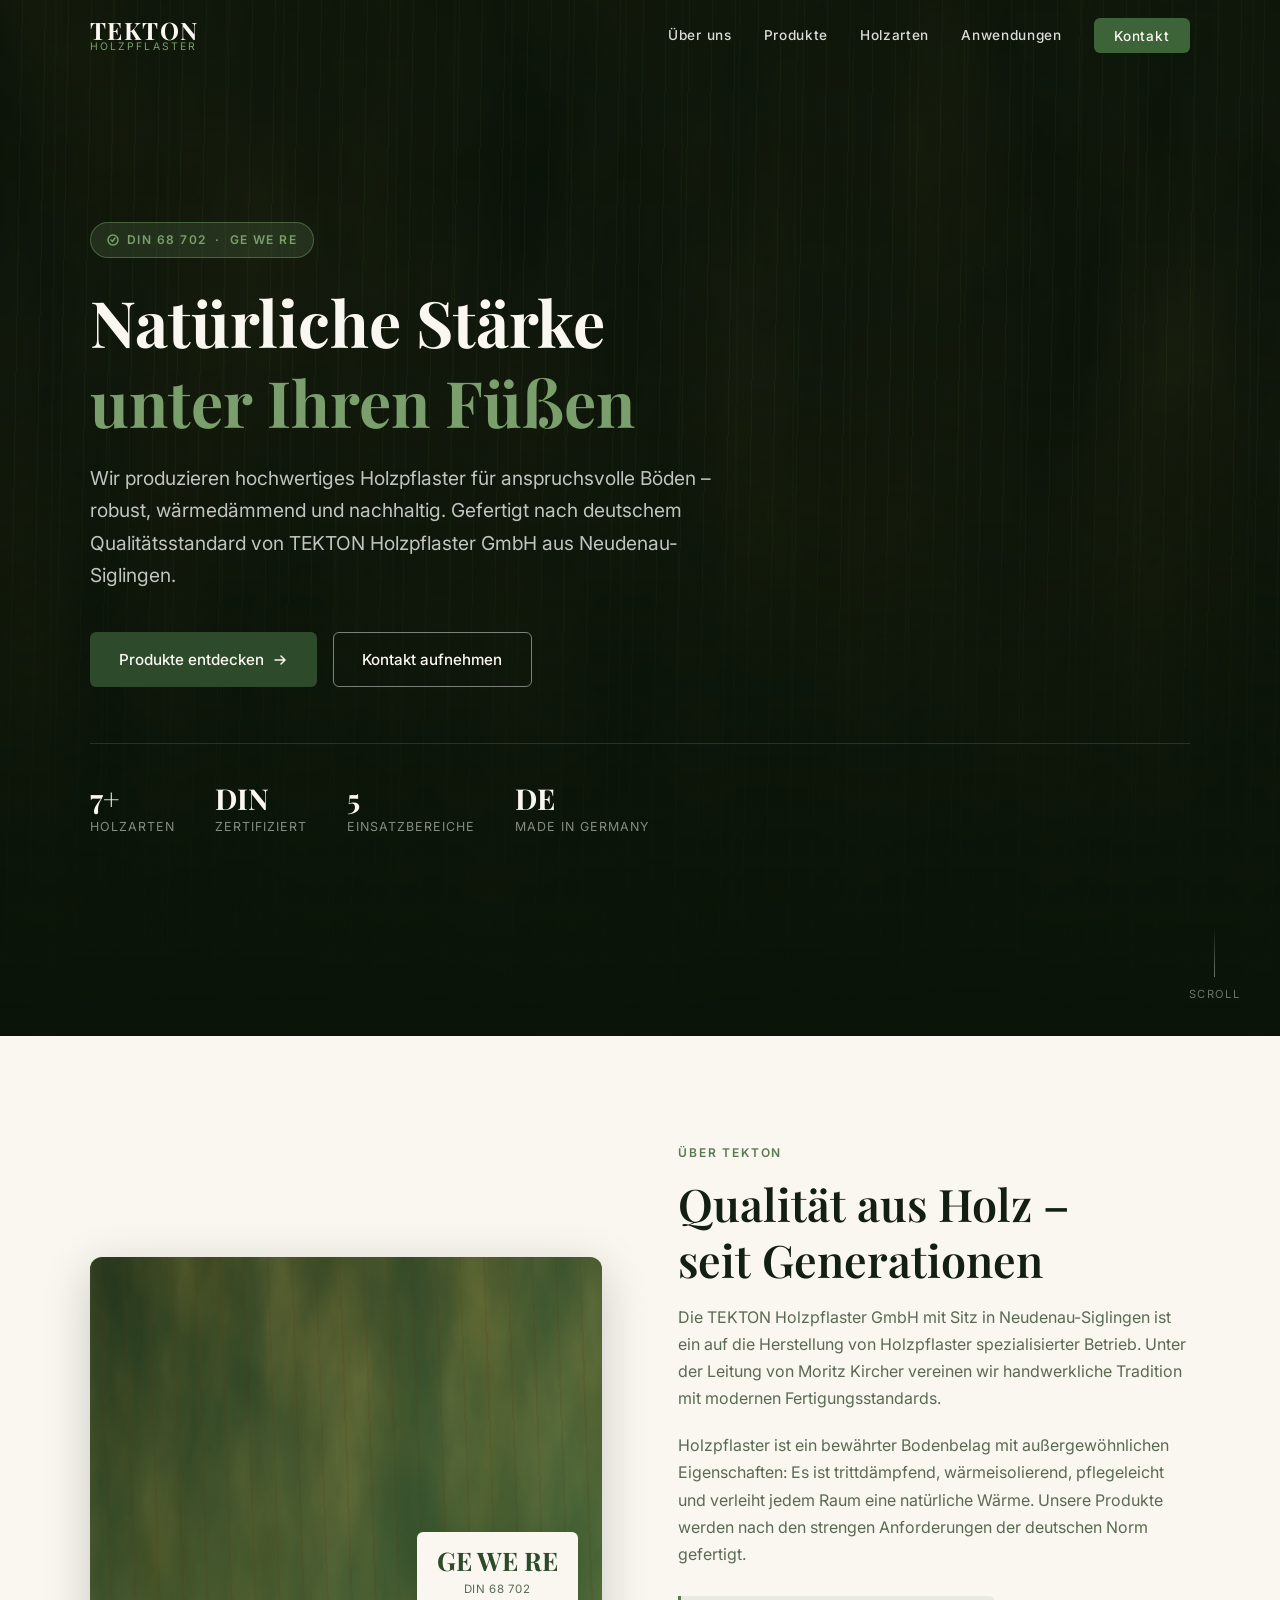
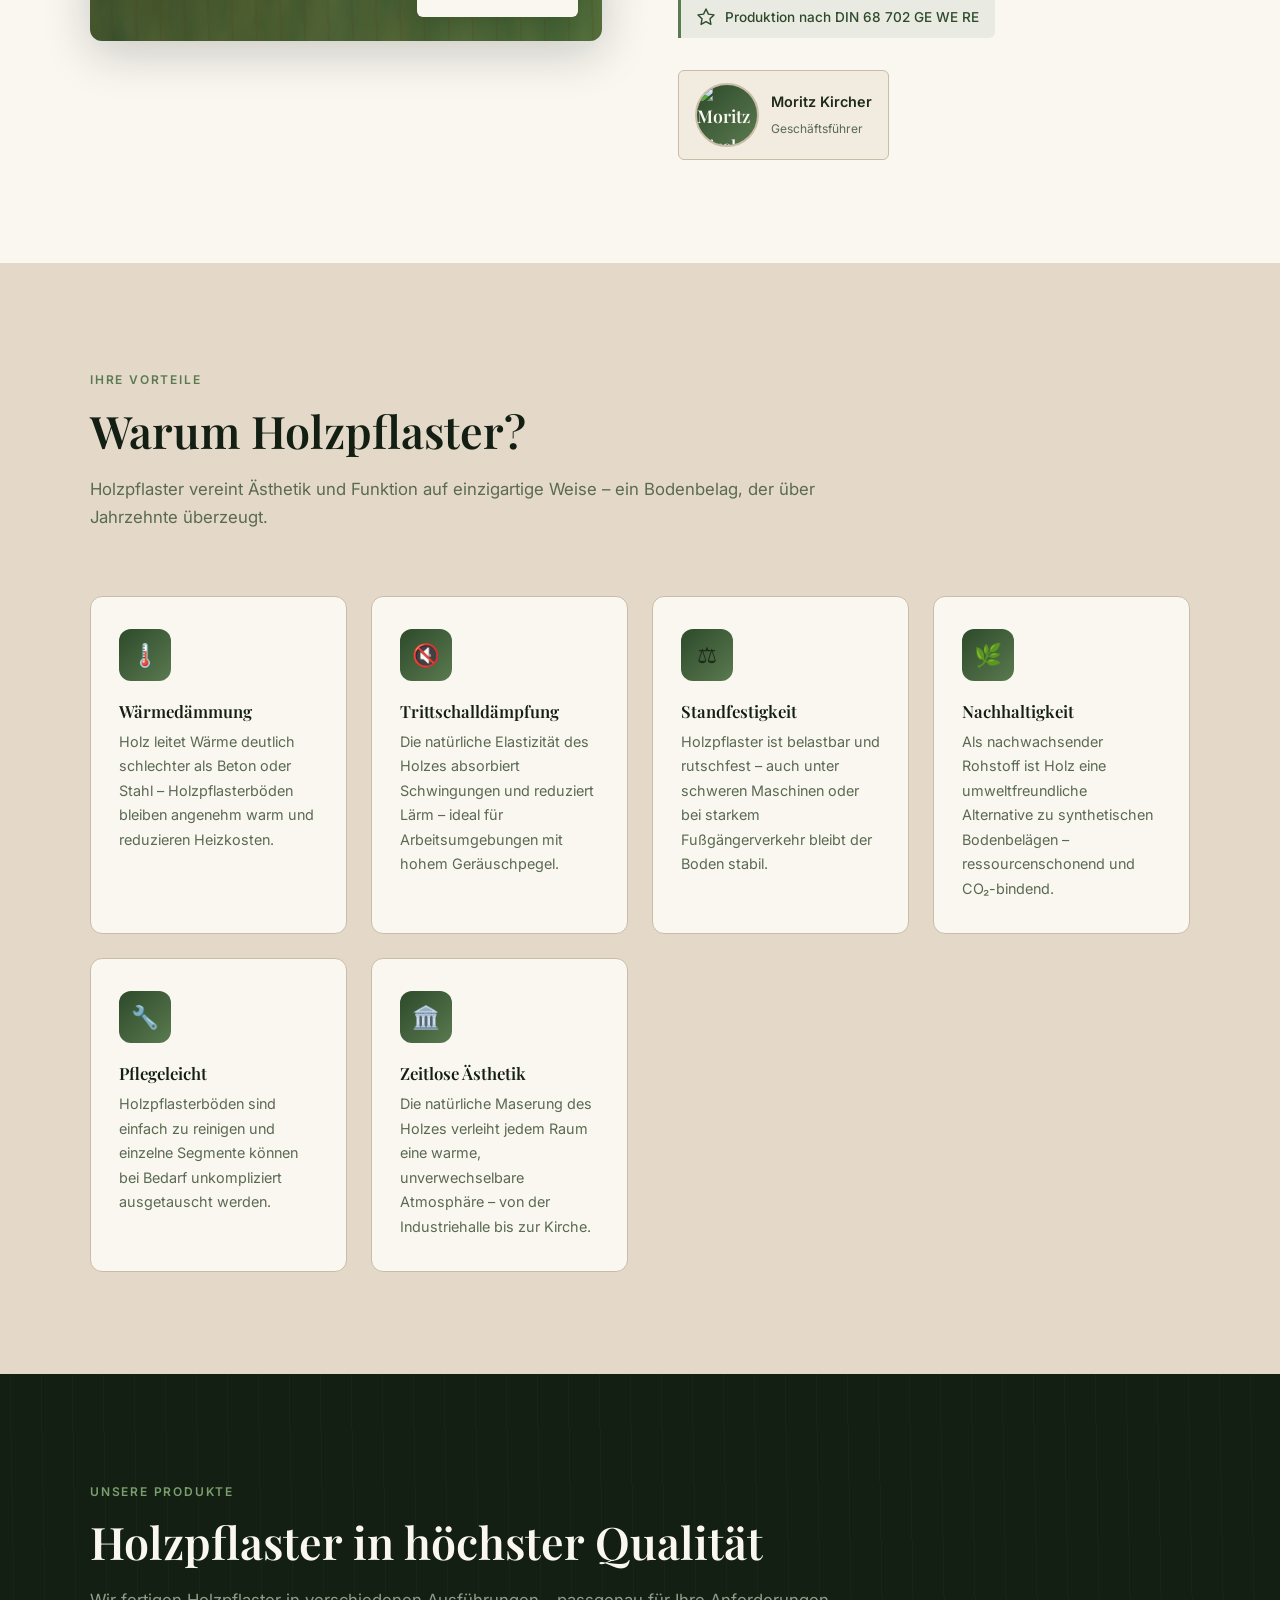
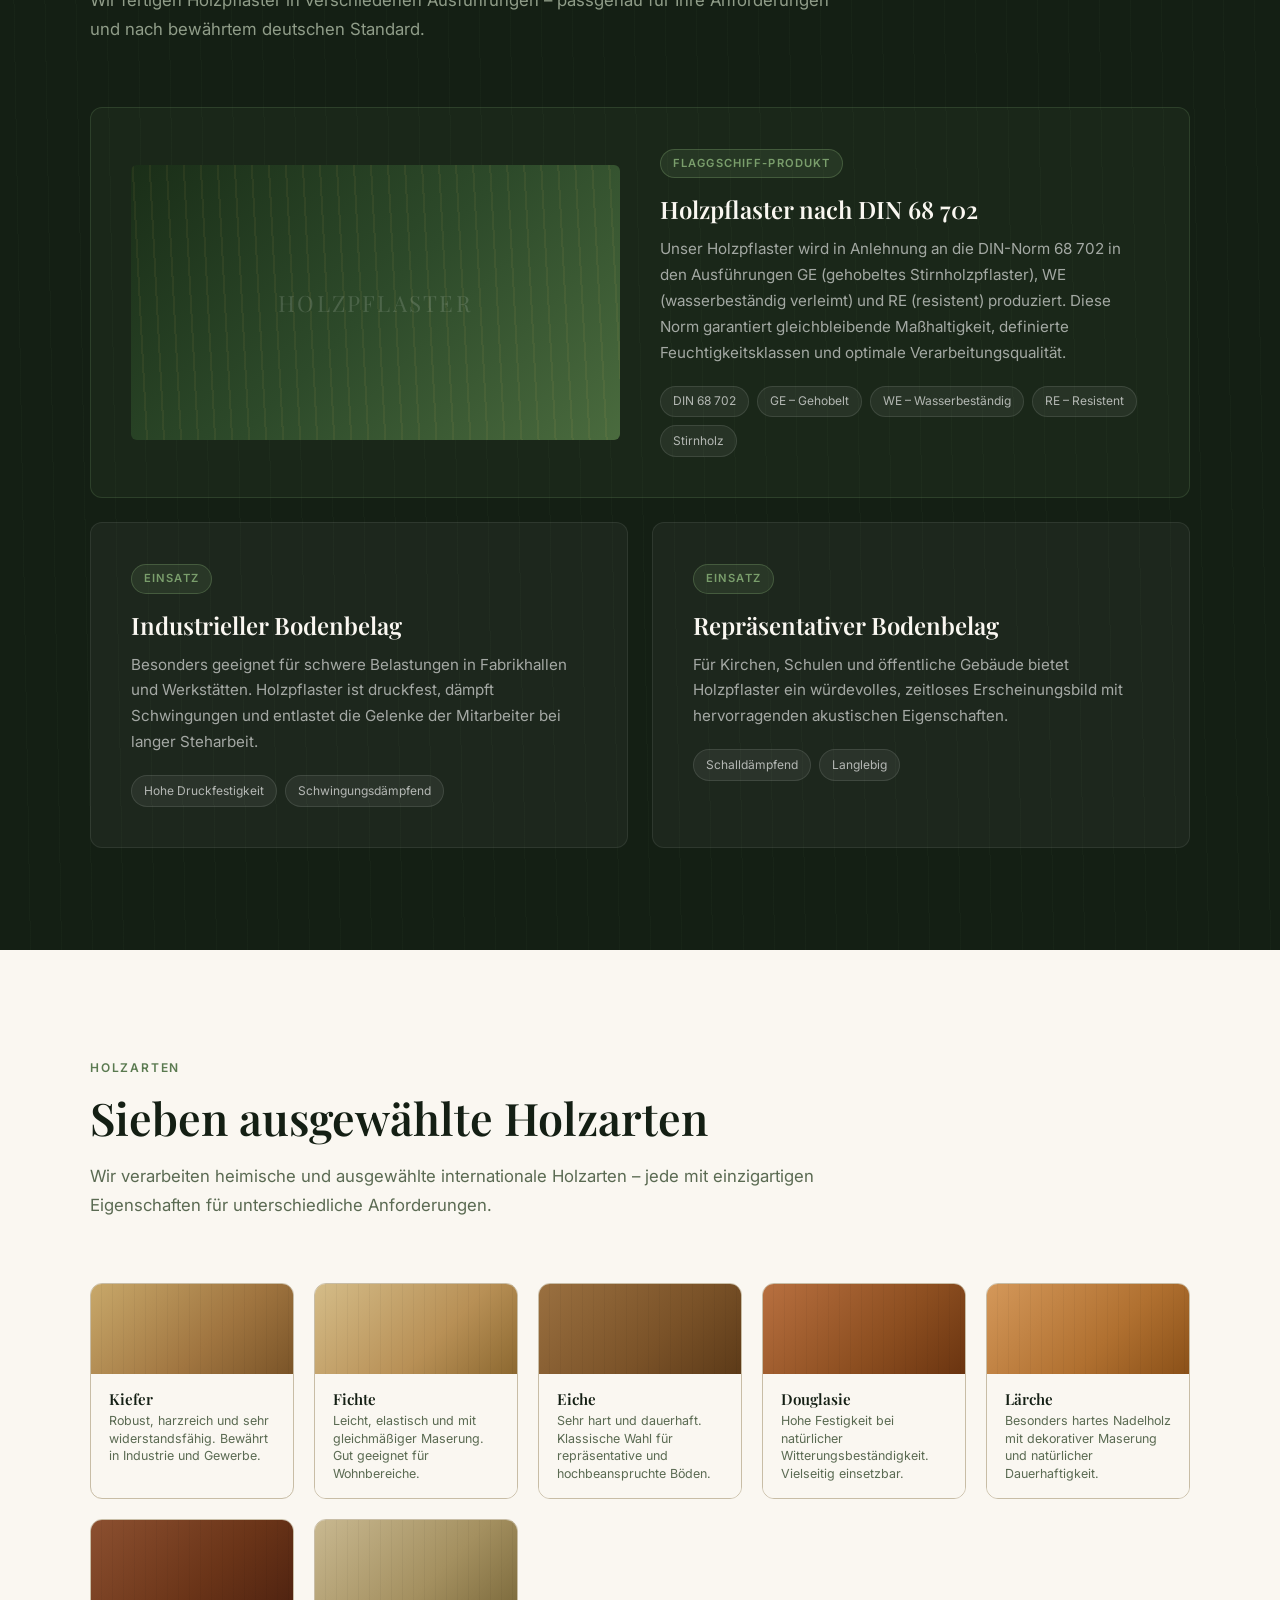
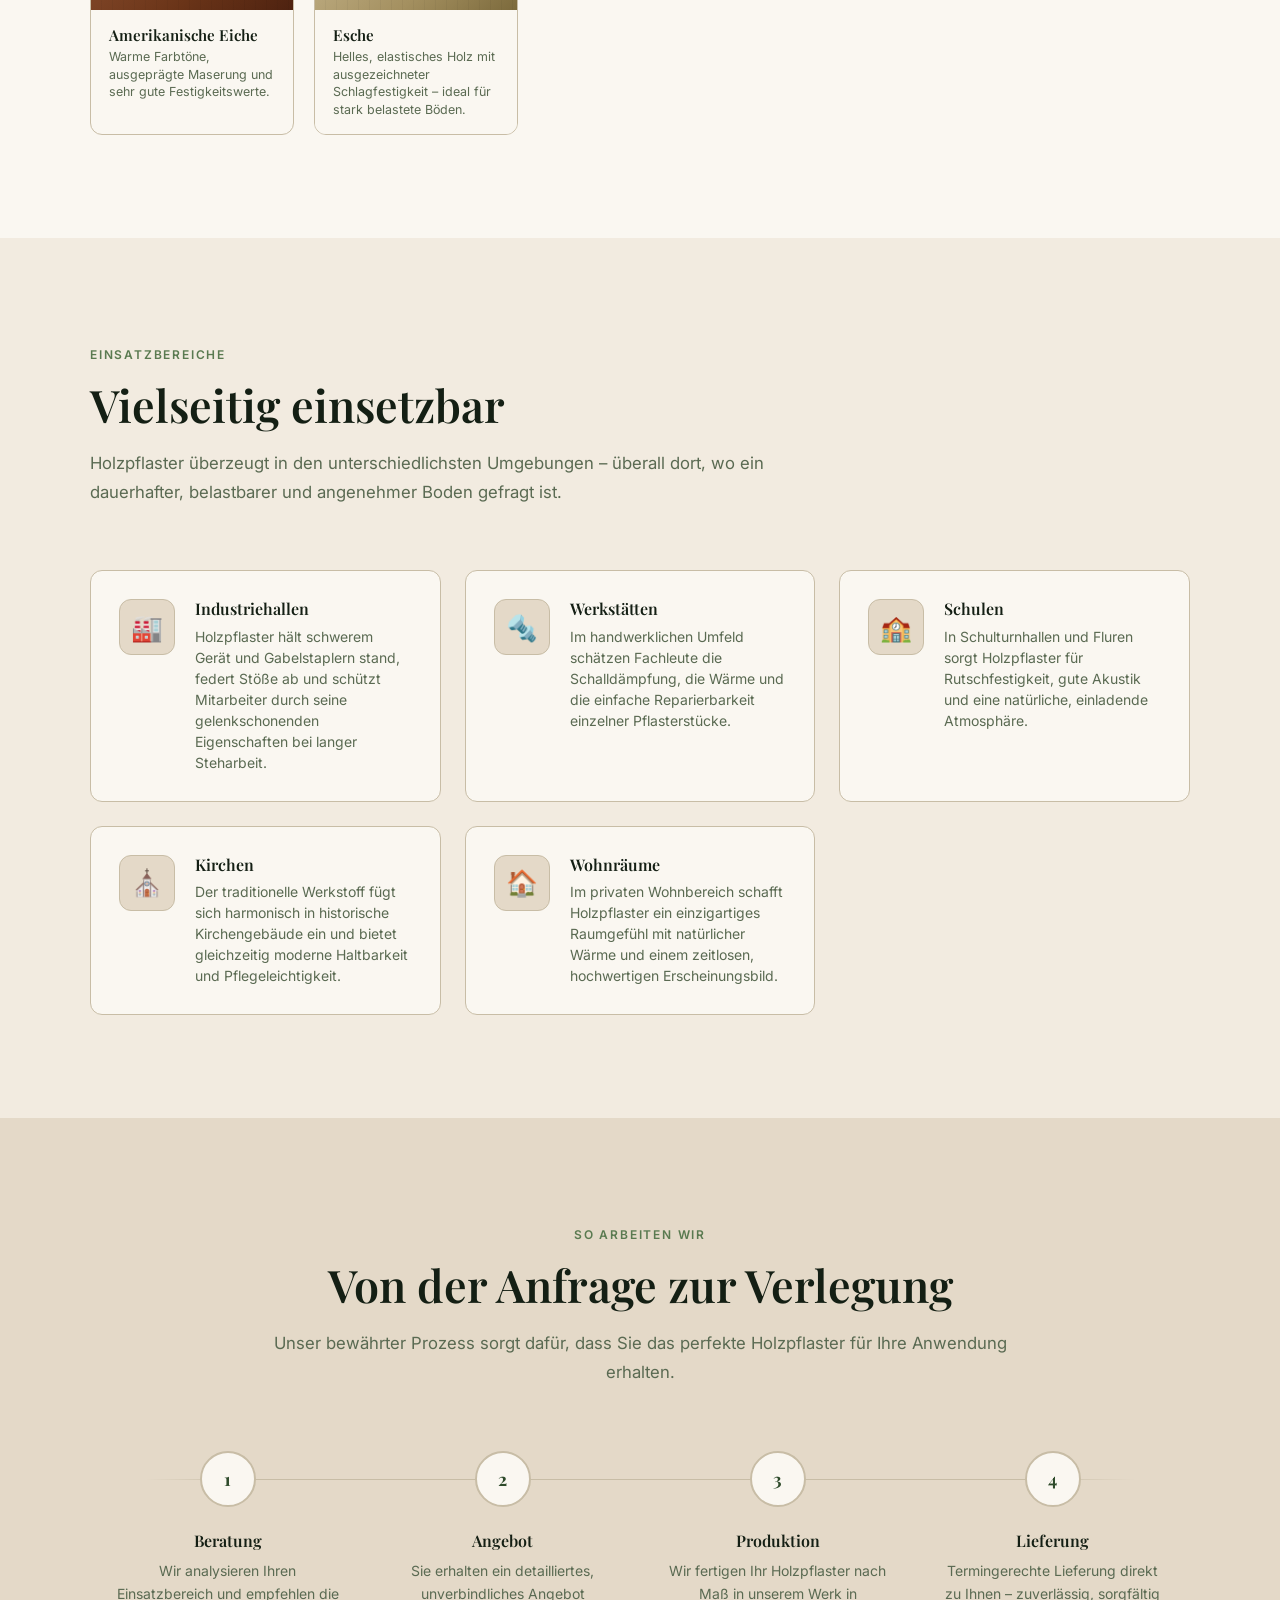
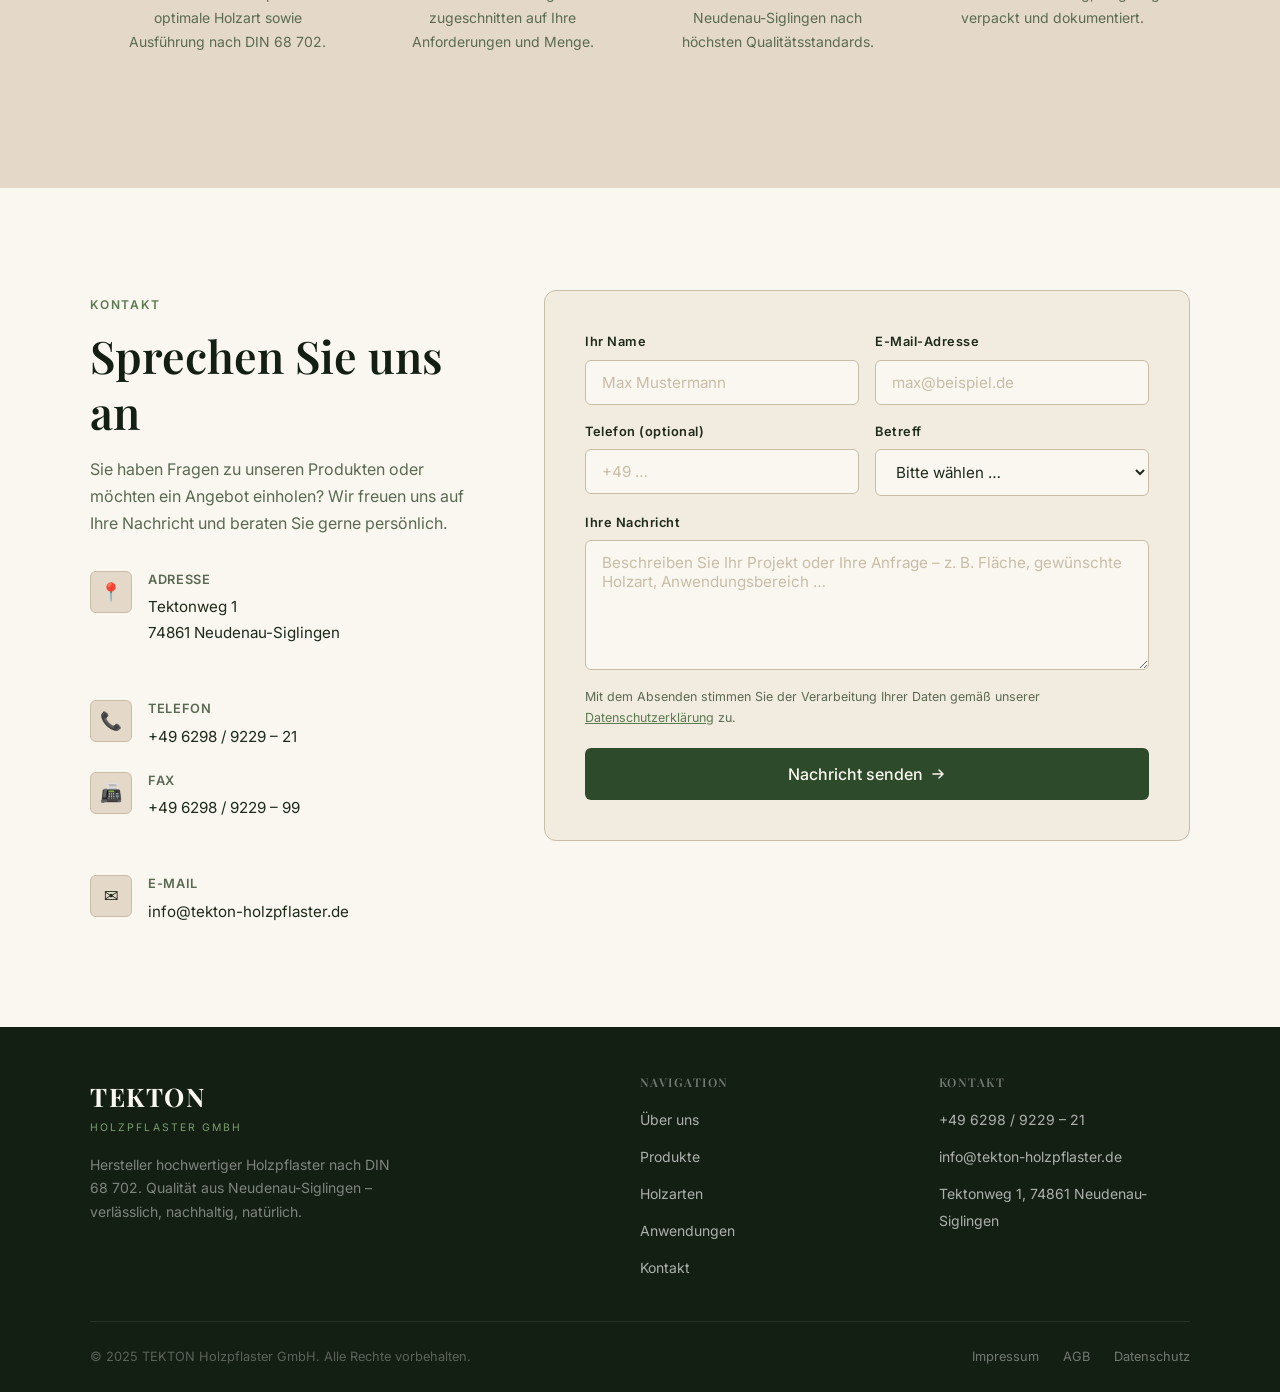
==== commit 0548be33: "Geschäftsführung: Stefan Kircher entfernt, Foto von Moritz Kircher eingebunden Co-Authored-By: Claud" ====
--- a/index.html
+++ b/index.html
@@ -133,7 +133,7 @@
           <h2 id="about-heading" class="fade-up">Qualität aus Holz –<br>seit Generationen</h2>
 
           <p class="fade-up">
-            Die TEKTON Holzpflaster GmbH mit Sitz in Neudenau-Siglingen ist ein auf die Herstellung von Holzpflaster spezialisierter Betrieb. Unter der Leitung von Stefan Kircher und Moritz Kircher vereinen wir handwerkliche Tradition mit modernen Fertigungsstandards.
+            Die TEKTON Holzpflaster GmbH mit Sitz in Neudenau-Siglingen ist ein auf die Herstellung von Holzpflaster spezialisierter Betrieb. Unter der Leitung von Moritz Kircher vereinen wir handwerkliche Tradition mit modernen Fertigungsstandards.
           </p>
 
           <p class="fade-up">
@@ -149,14 +149,9 @@
 
           <div class="about-directors fade-up">
             <div class="director-card">
-              <div class="director-avatar">SK</div>
-              <div class="director-info">
-                <strong>Stefan Kircher</strong>
-                <span>Geschäftsführer</span>
-              </div>
-            </div>
-            <div class="director-card">
-              <div class="director-avatar">MK</div>
+              <div class="director-avatar">
+                <img src="assets/img/IMG_9870-300x300.jpg" alt="Moritz Kircher, Geschäftsführer TEKTON Holzpflaster GmbH">
+              </div>
               <div class="director-info">
                 <strong>Moritz Kircher</strong>
                 <span>Geschäftsführer</span>
--- a/assets/css/style.css
+++ b/assets/css/style.css
@@ -537,8 +537,8 @@
 }
 
 .director-avatar {
-  width: 44px;
-  height: 44px;
+  width: 64px;
+  height: 64px;
   border-radius: 50%;
   background: linear-gradient(135deg, var(--c-primary), var(--c-fern));
   display: flex;
@@ -549,6 +549,16 @@
   color: var(--c-white);
   font-weight: 600;
   flex-shrink: 0;
+  overflow: hidden;
+  border: 2px solid var(--c-border);
+}
+
+.director-avatar img {
+  width: 100%;
+  height: 100%;
+  object-fit: cover;
+  object-position: center top;
+  display: block;
 }
 
 .director-info strong {
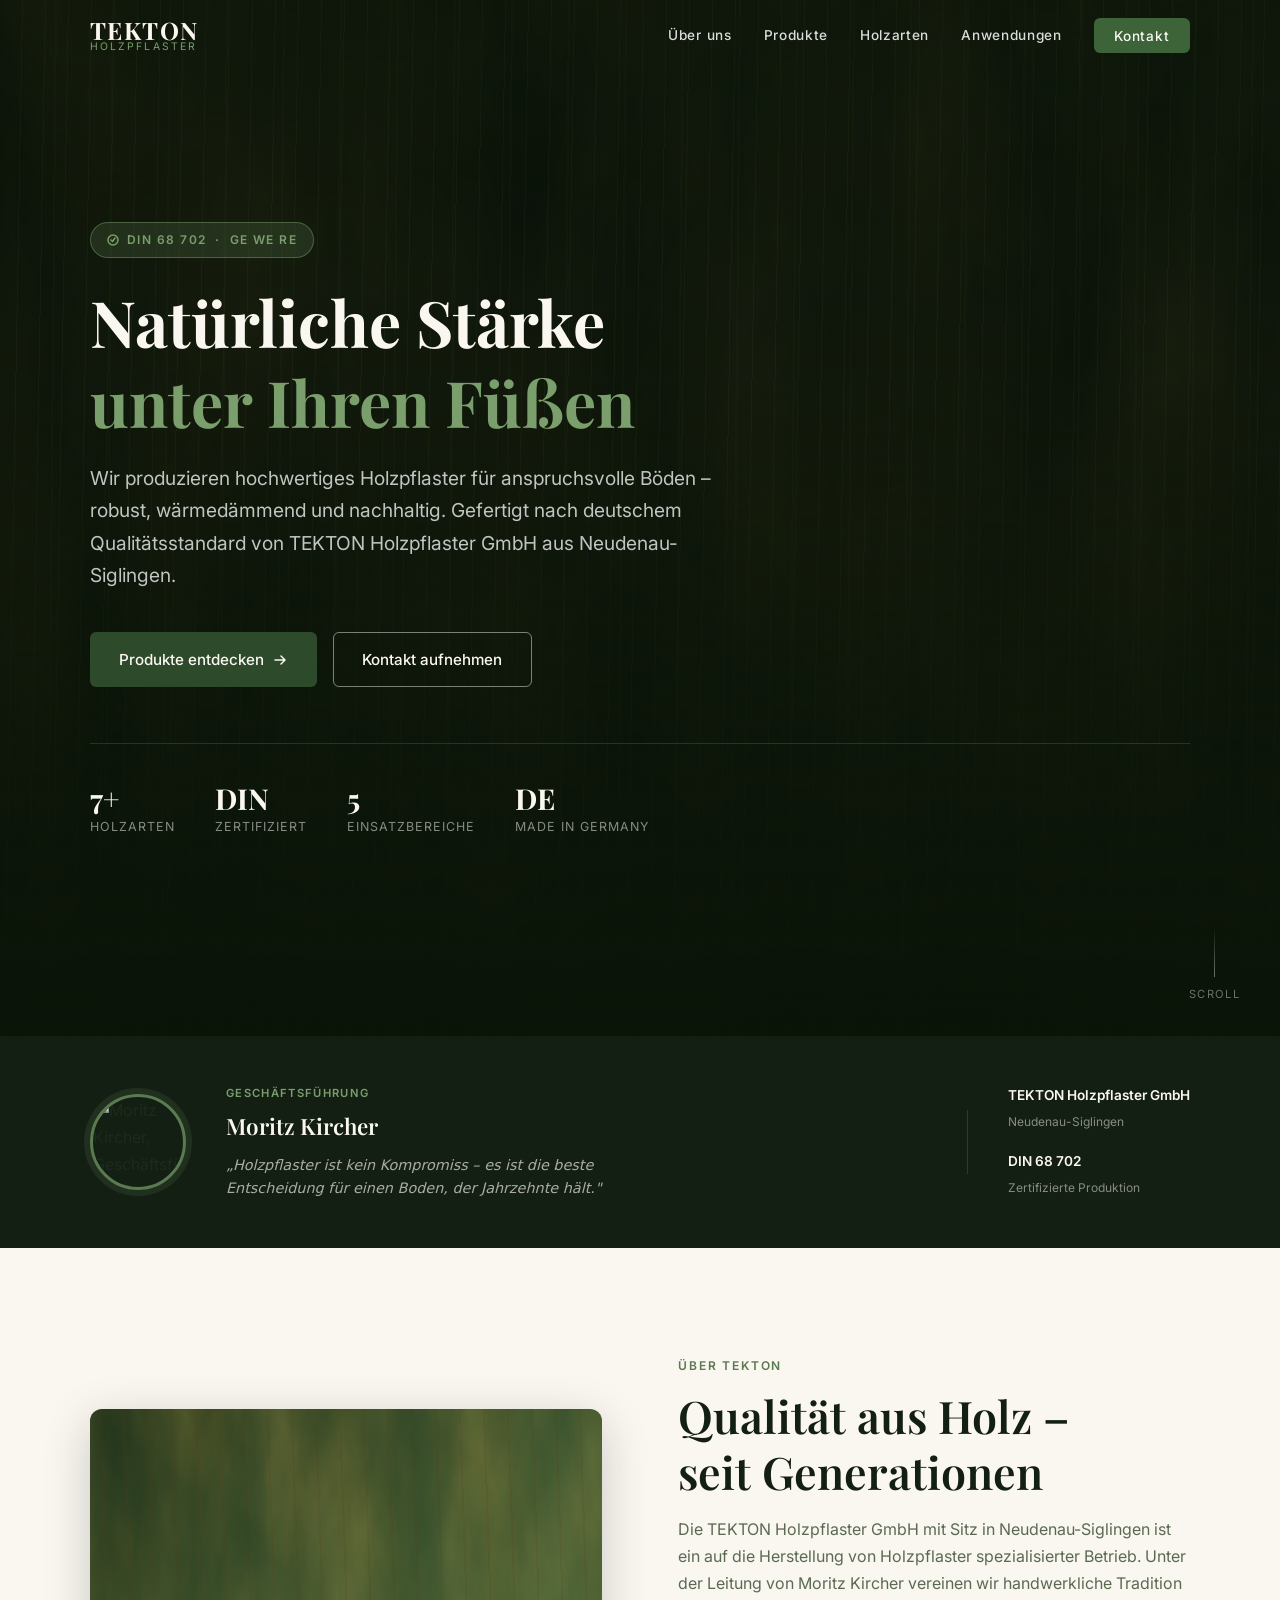
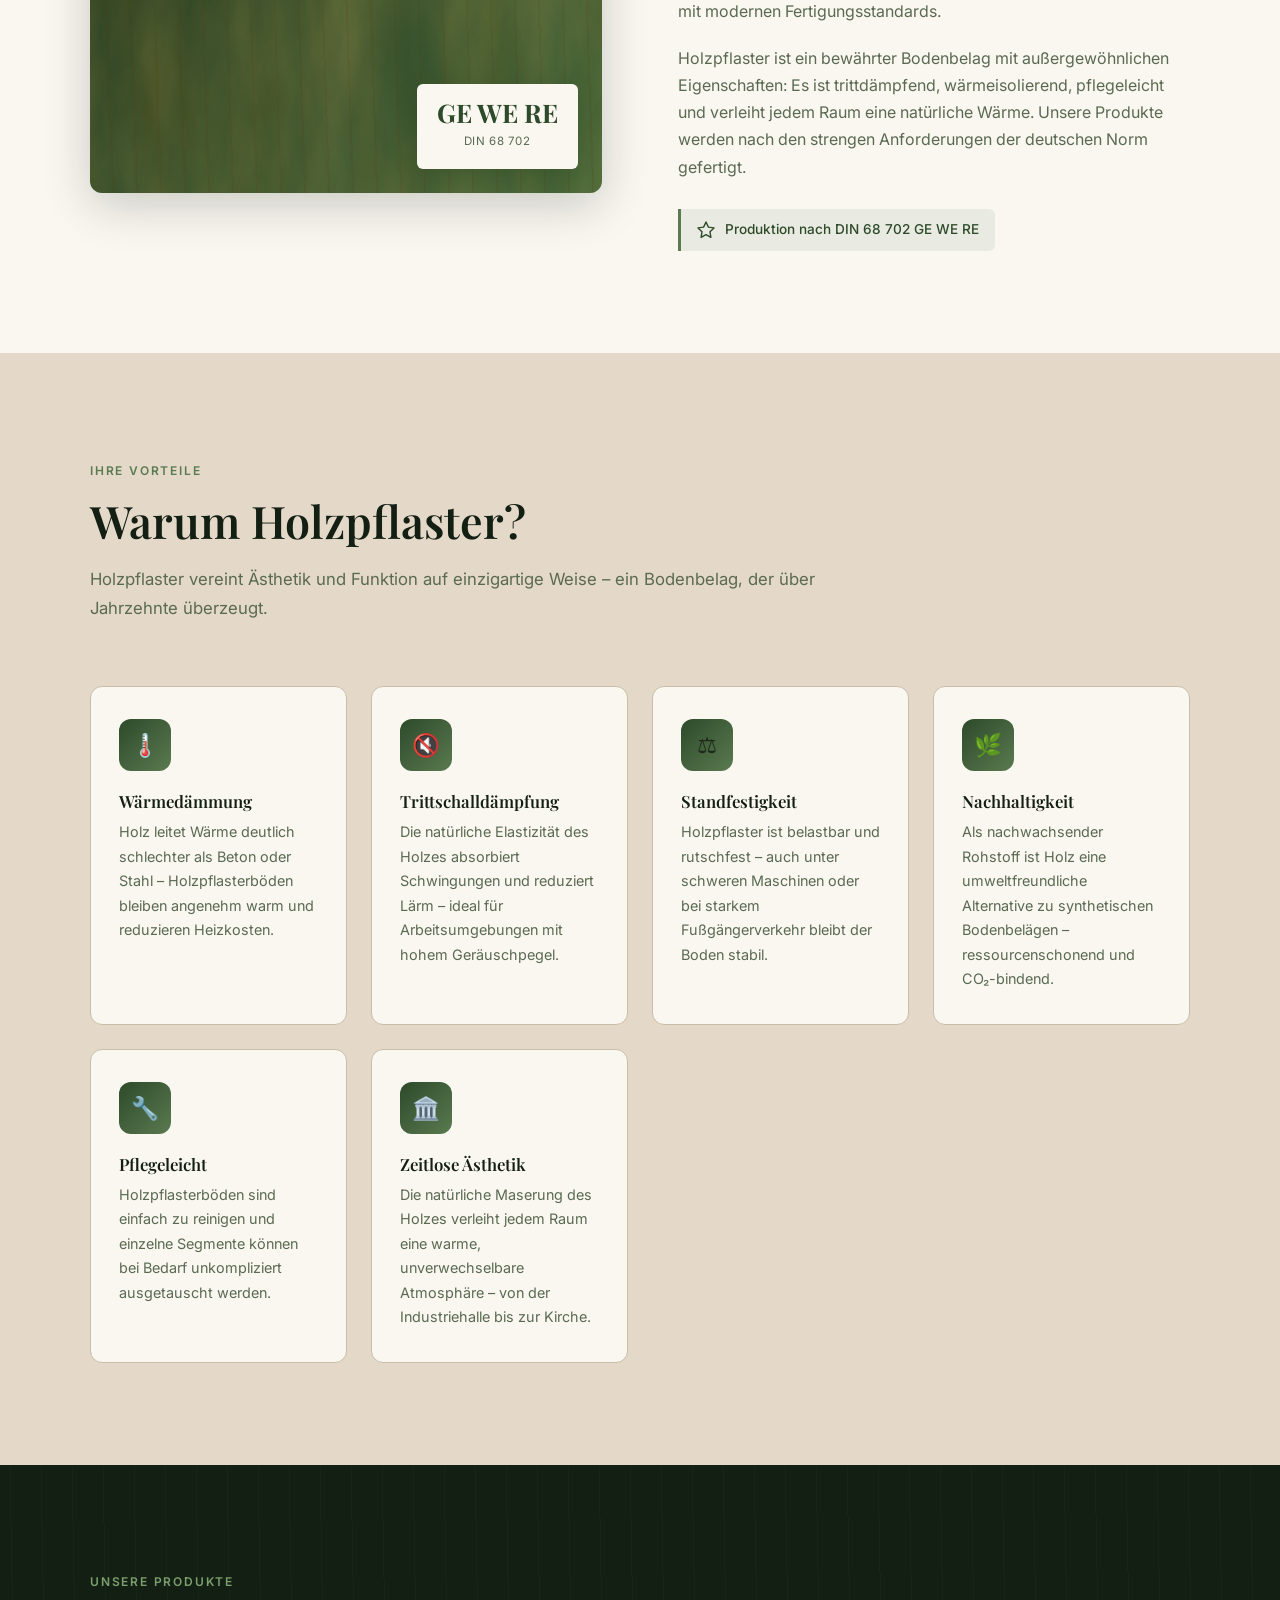
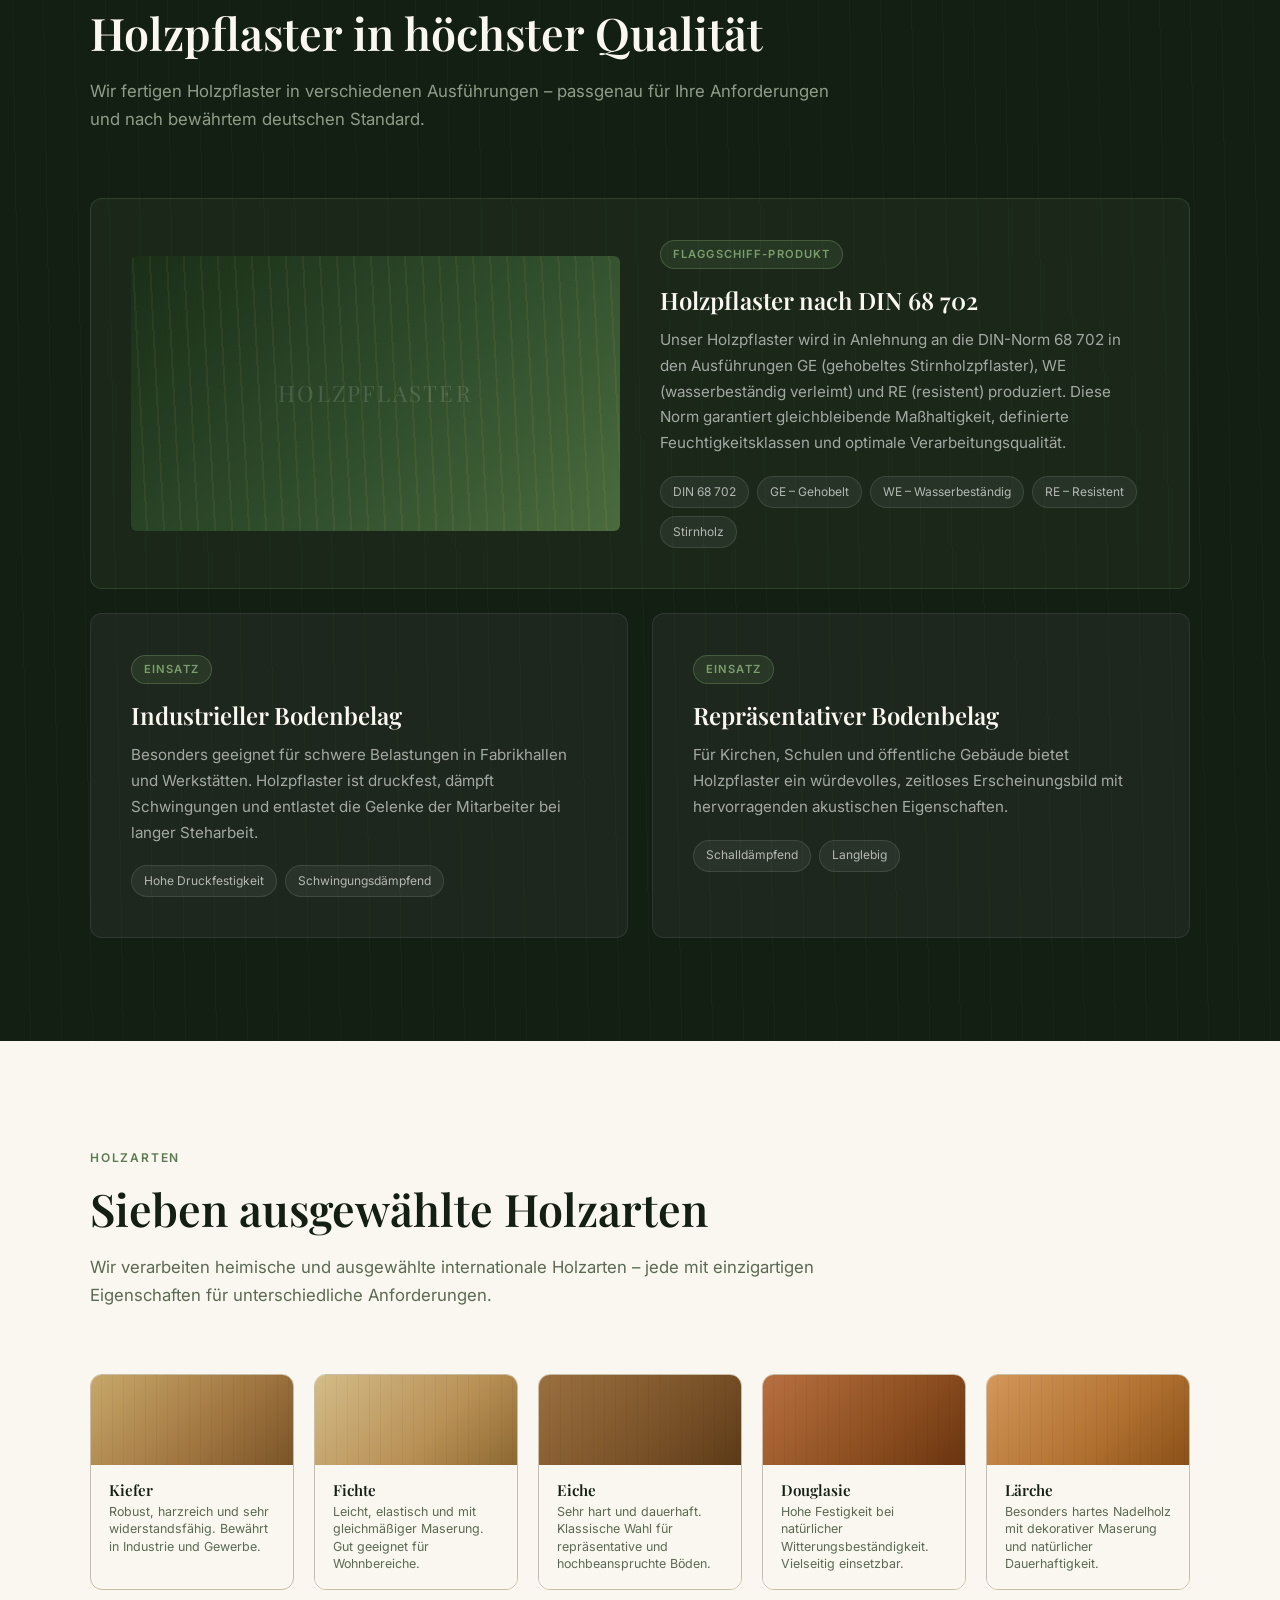
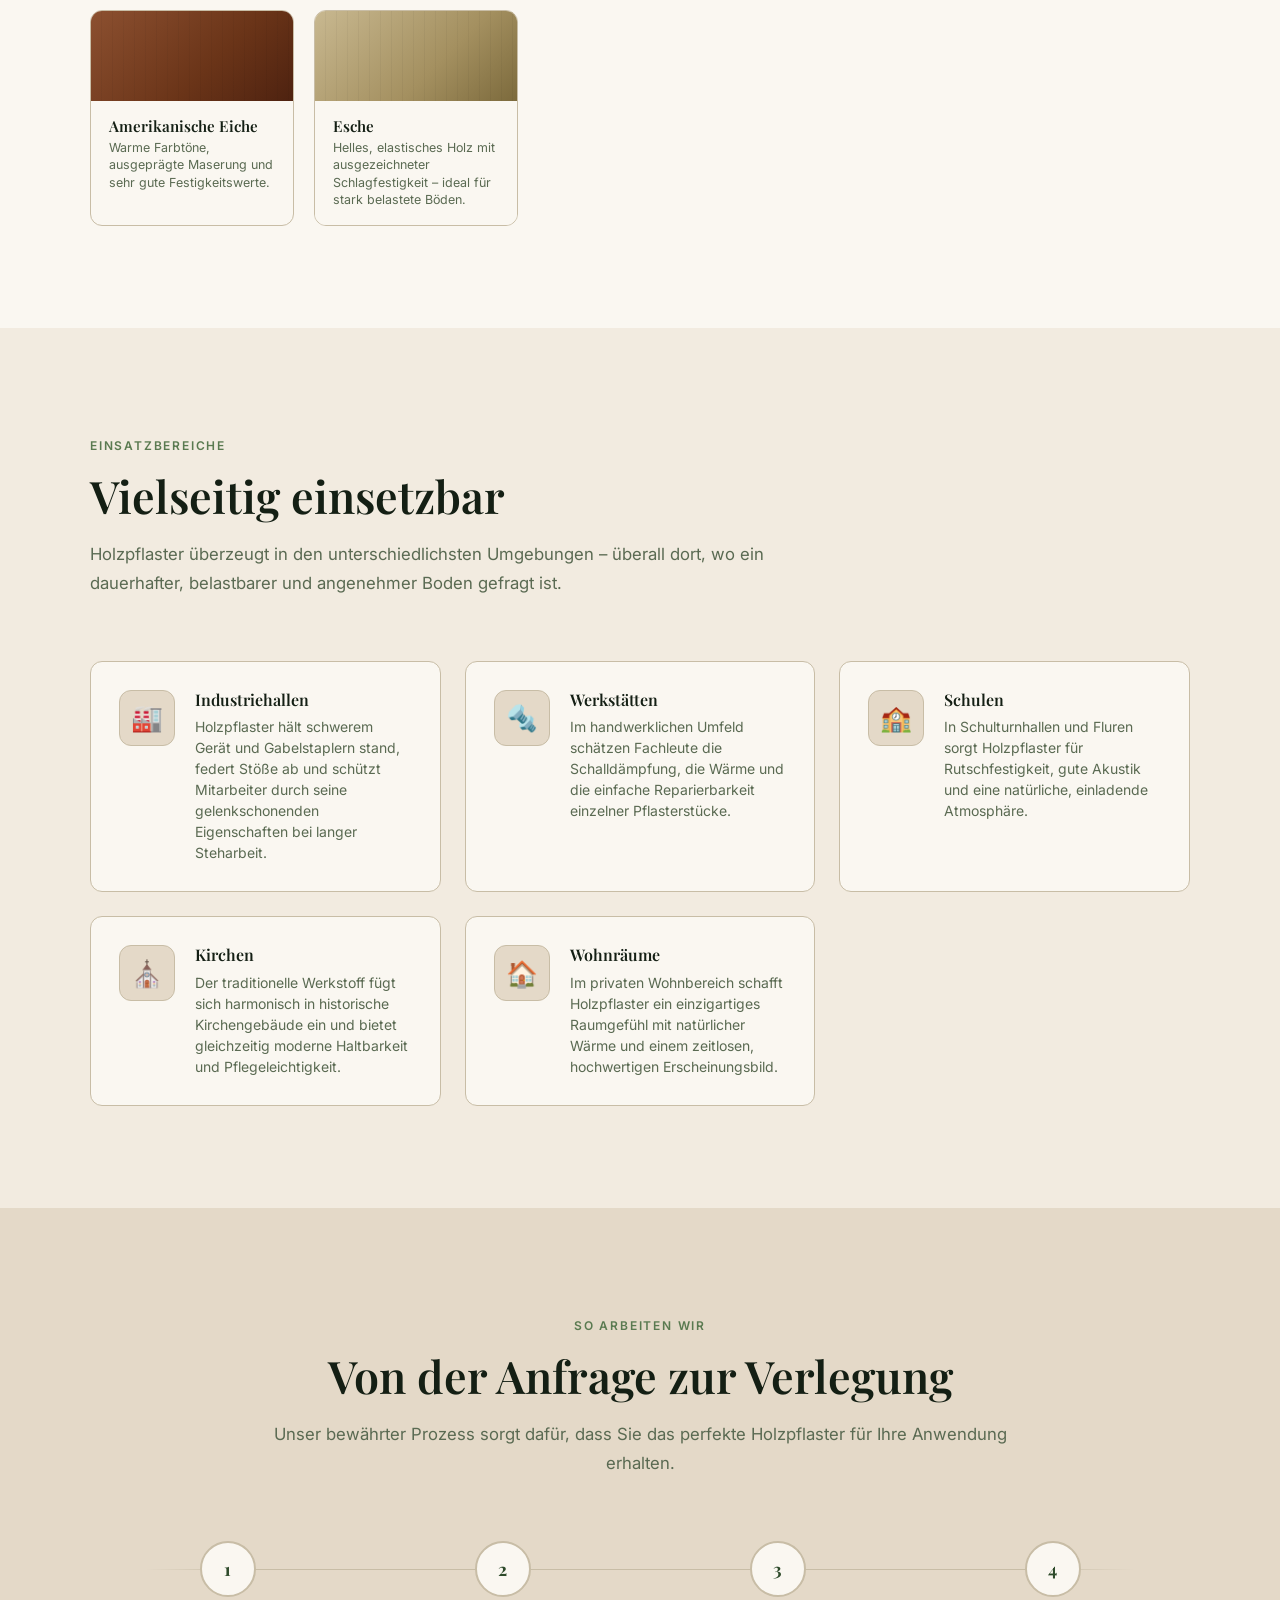
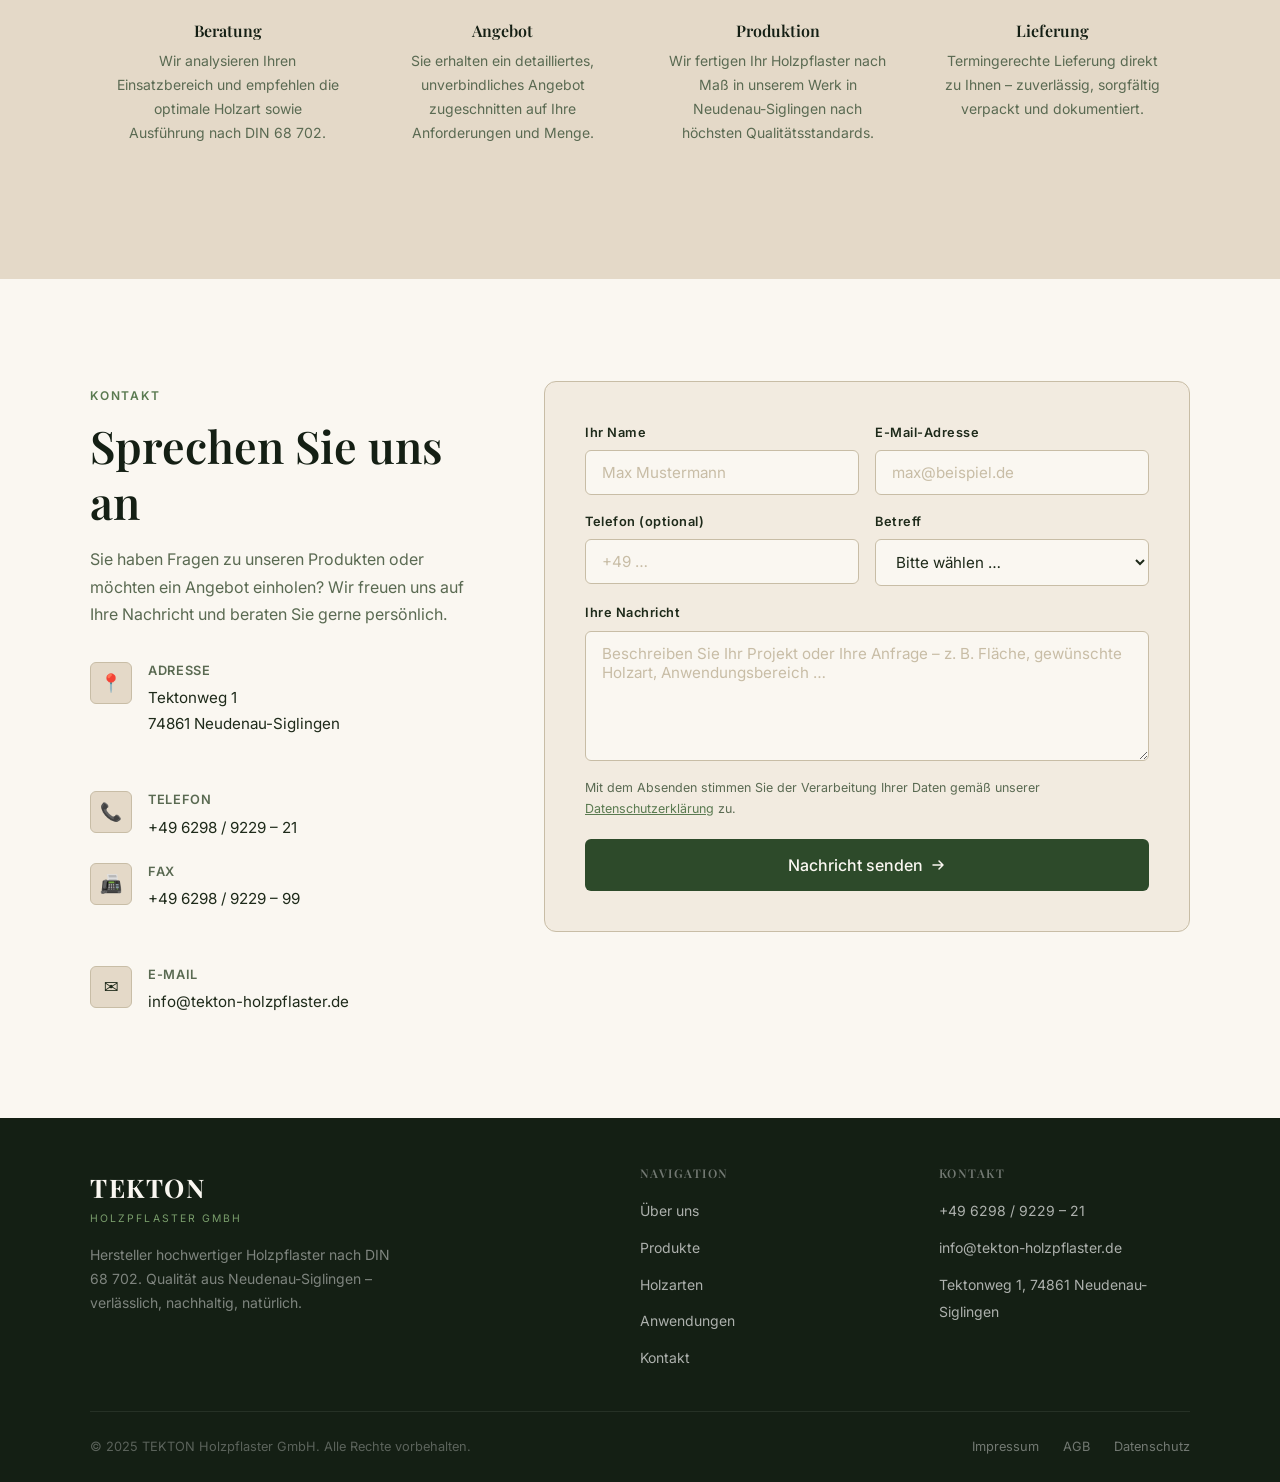
==== commit b8b40120: "Geschäftsführer-Intro als prominenter Streifen direkt nach Hero platziert Co-Authored-By: Claude Son" ====
--- a/index.html
+++ b/index.html
@@ -114,6 +114,35 @@
   </section>
 
   <!-- ================================================
+       GESCHÄFTSFÜHRER-INTRO
+       ================================================ -->
+  <section class="ceo-strip" aria-label="Geschäftsführung">
+    <div class="container">
+      <div class="ceo-strip-inner">
+        <div class="ceo-photo-wrap">
+          <img src="assets/img/IMG_9870-300x300.jpg" alt="Moritz Kircher, Geschäftsführer TEKTON Holzpflaster GmbH" class="ceo-photo">
+        </div>
+        <div class="ceo-text">
+          <span class="ceo-label">Geschäftsführung</span>
+          <strong class="ceo-name">Moritz Kircher</strong>
+          <p class="ceo-quote">„Holzpflaster ist kein Kompromiss – es ist die beste Entscheidung für einen Boden, der Jahrzehnte hält."</p>
+        </div>
+        <div class="ceo-divider" aria-hidden="true"></div>
+        <div class="ceo-meta">
+          <div class="ceo-meta-item">
+            <strong>TEKTON Holzpflaster GmbH</strong>
+            <span>Neudenau-Siglingen</span>
+          </div>
+          <div class="ceo-meta-item">
+            <strong>DIN 68 702</strong>
+            <span>Zertifizierte Produktion</span>
+          </div>
+        </div>
+      </div>
+    </div>
+  </section>
+
+  <!-- ================================================
        ÜBER UNS
        ================================================ -->
   <section class="about" id="ueber-uns" aria-labelledby="about-heading">
@@ -147,17 +176,6 @@
             Produktion nach DIN 68 702 GE WE RE
           </div>
 
-          <div class="about-directors fade-up">
-            <div class="director-card">
-              <div class="director-avatar">
-                <img src="assets/img/IMG_9870-300x300.jpg" alt="Moritz Kircher, Geschäftsführer TEKTON Holzpflaster GmbH">
-              </div>
-              <div class="director-info">
-                <strong>Moritz Kircher</strong>
-                <span>Geschäftsführer</span>
-              </div>
-            </div>
-          </div>
         </div>
       </div>
     </div>
--- a/assets/css/style.css
+++ b/assets/css/style.css
@@ -573,6 +573,98 @@
 }
 
 /* =====================================================
+   CEO STRIP
+   ===================================================== */
+.ceo-strip {
+  background: var(--c-dark);
+  padding: 3rem 0;
+}
+
+.ceo-strip-inner {
+  display: flex;
+  align-items: center;
+  gap: 2.5rem;
+  flex-wrap: wrap;
+}
+
+.ceo-photo-wrap {
+  flex-shrink: 0;
+}
+
+.ceo-photo {
+  width: 96px;
+  height: 96px;
+  border-radius: 50%;
+  object-fit: cover;
+  object-position: center top;
+  border: 3px solid var(--c-fern);
+  box-shadow: 0 0 0 6px rgba(90,122,80,0.18);
+}
+
+.ceo-text {
+  flex: 1;
+  min-width: 200px;
+}
+
+.ceo-label {
+  display: block;
+  font-size: 0.7rem;
+  font-weight: 600;
+  letter-spacing: 0.12em;
+  text-transform: uppercase;
+  color: var(--c-fern-lt);
+  margin-bottom: 0.25rem;
+}
+
+.ceo-name {
+  display: block;
+  font-family: var(--font-display);
+  font-size: 1.4rem;
+  font-weight: 600;
+  color: var(--c-white);
+  margin-bottom: 0.5rem;
+}
+
+.ceo-quote {
+  font-size: 0.9rem;
+  color: rgba(250,247,241,0.65);
+  font-style: italic;
+  line-height: 1.6;
+  max-width: 420px;
+}
+
+.ceo-divider {
+  width: 1px;
+  height: 64px;
+  background: rgba(250,247,241,0.12);
+  flex-shrink: 0;
+}
+
+.ceo-meta {
+  display: flex;
+  flex-direction: column;
+  gap: 1rem;
+}
+
+.ceo-meta-item strong {
+  display: block;
+  font-size: 0.85rem;
+  font-weight: 600;
+  color: var(--c-white);
+}
+
+.ceo-meta-item span {
+  font-size: 0.75rem;
+  color: rgba(250,247,241,0.5);
+}
+
+@media (max-width: 640px) {
+  .ceo-divider { display: none; }
+  .ceo-meta { flex-direction: row; gap: 2rem; }
+  .ceo-strip-inner { gap: 1.5rem; }
+}
+
+/* =====================================================
    BENEFITS
    ===================================================== */
 .benefits { background: var(--c-bg-alt); }
